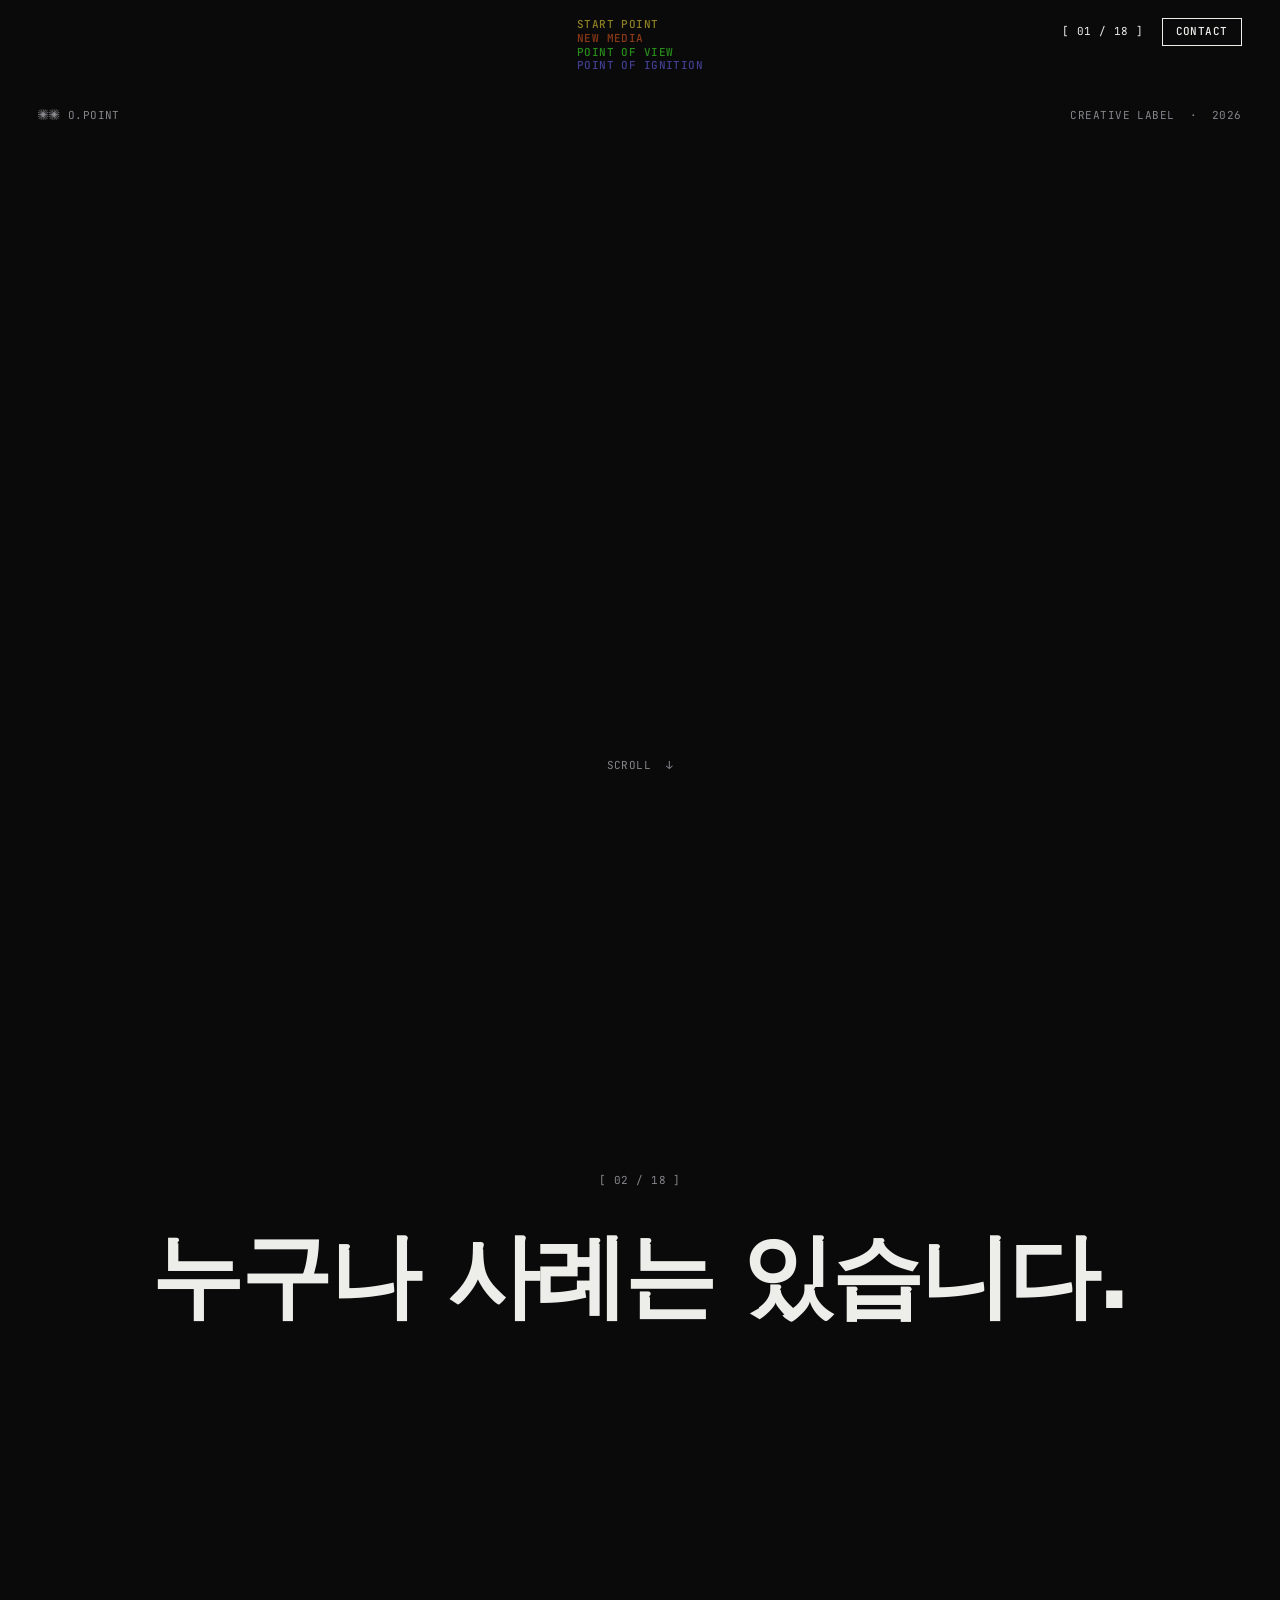
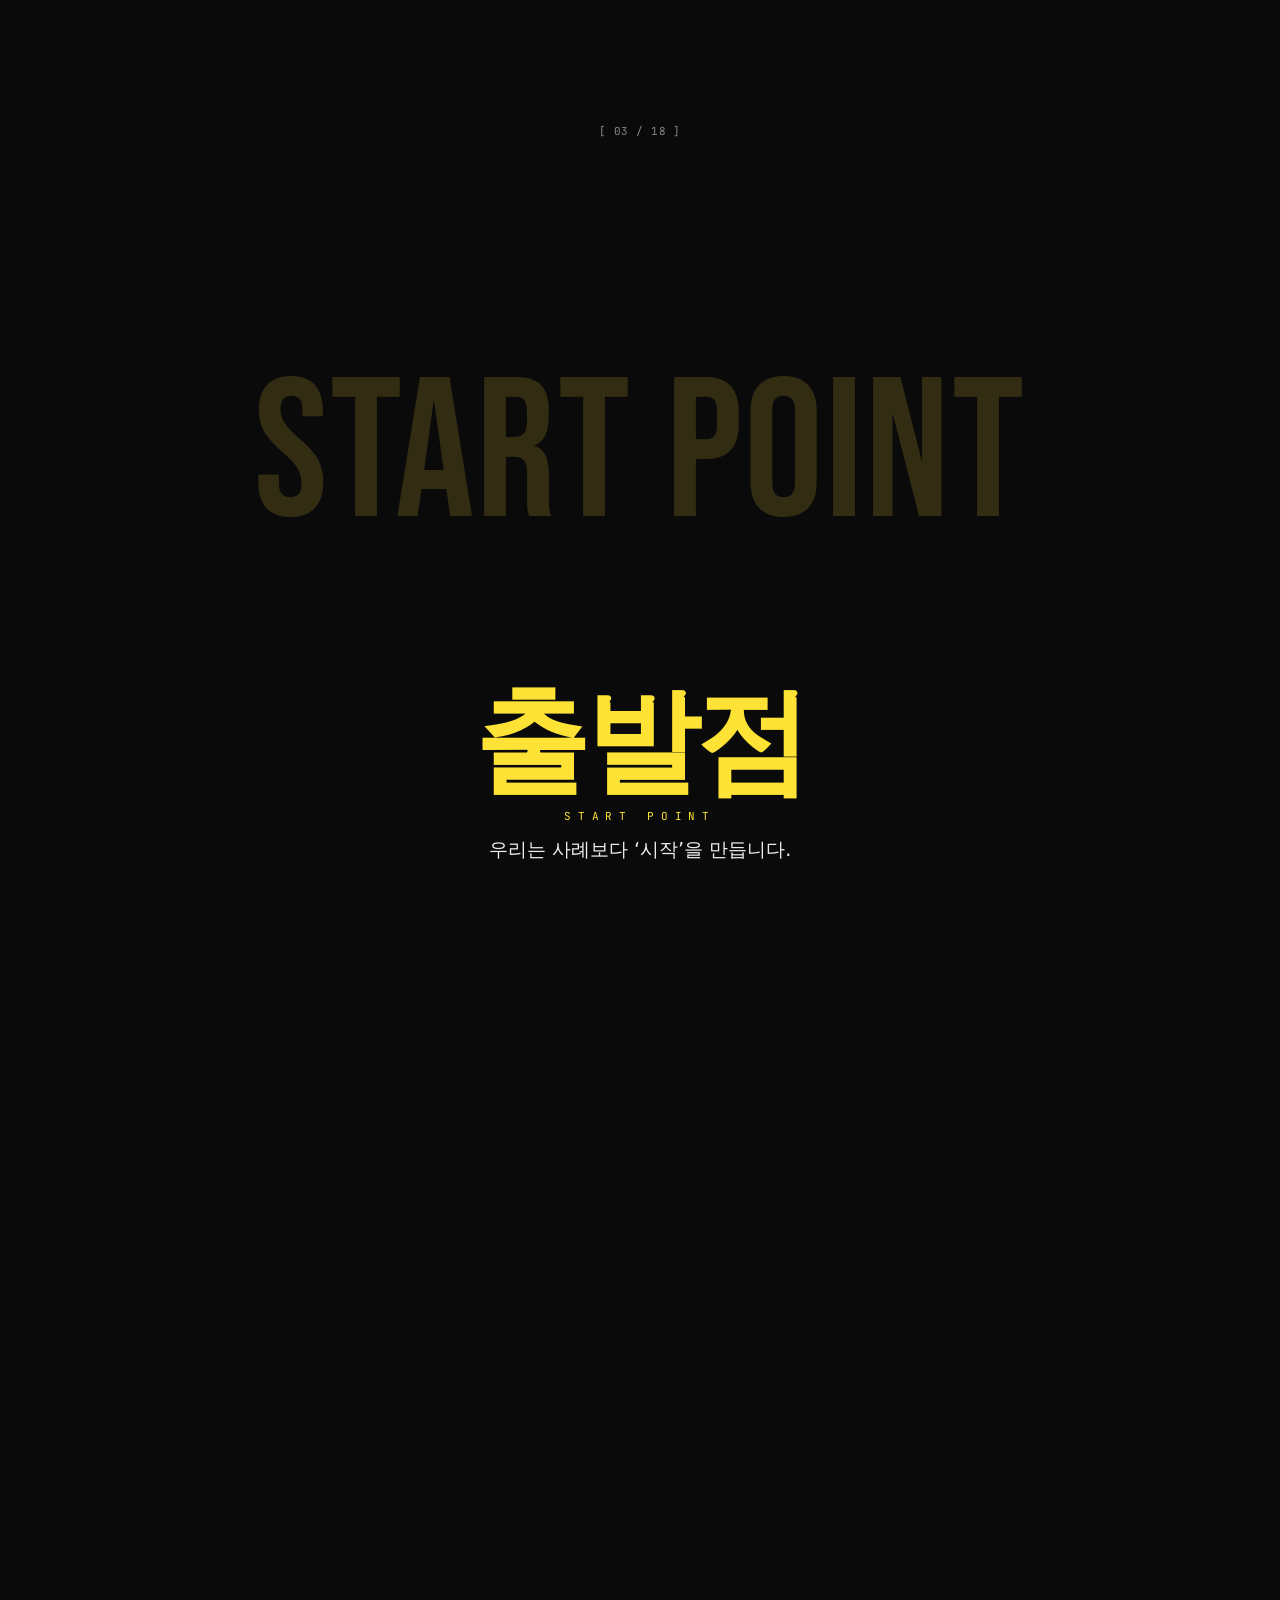
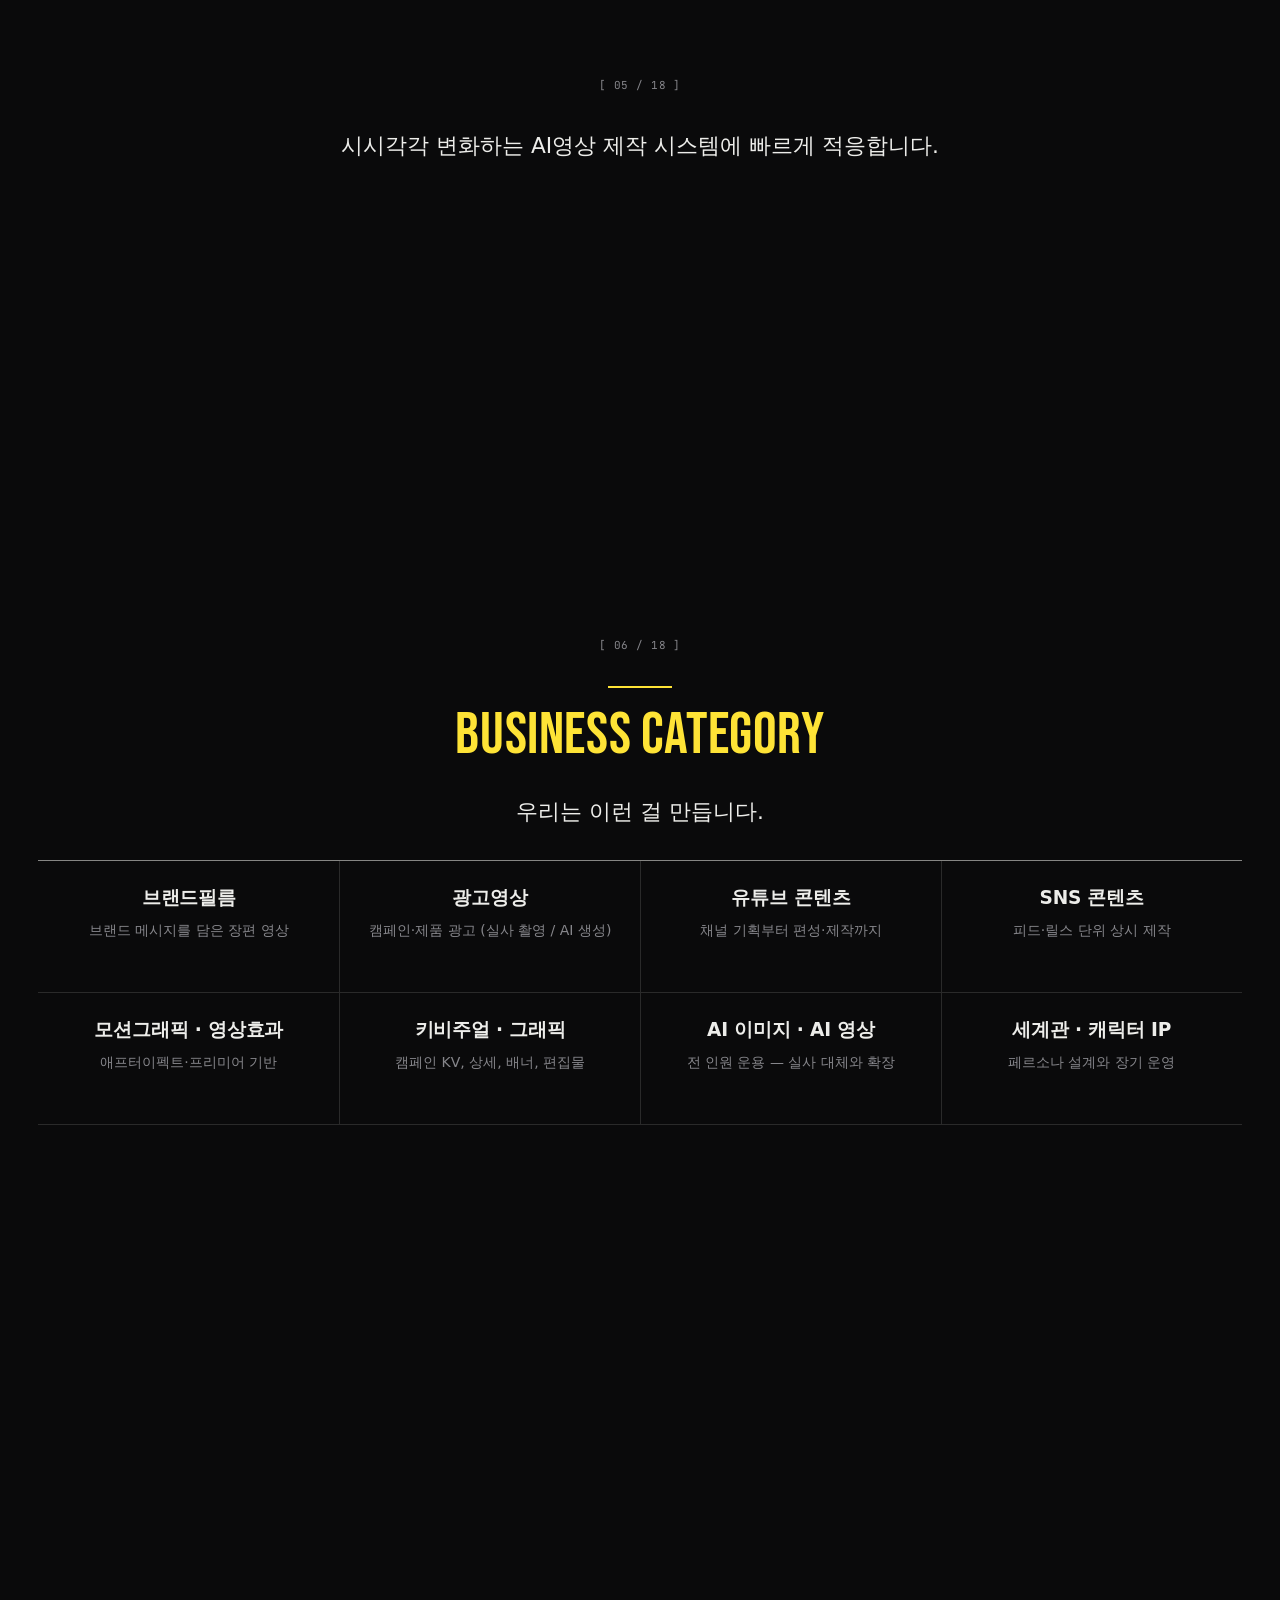
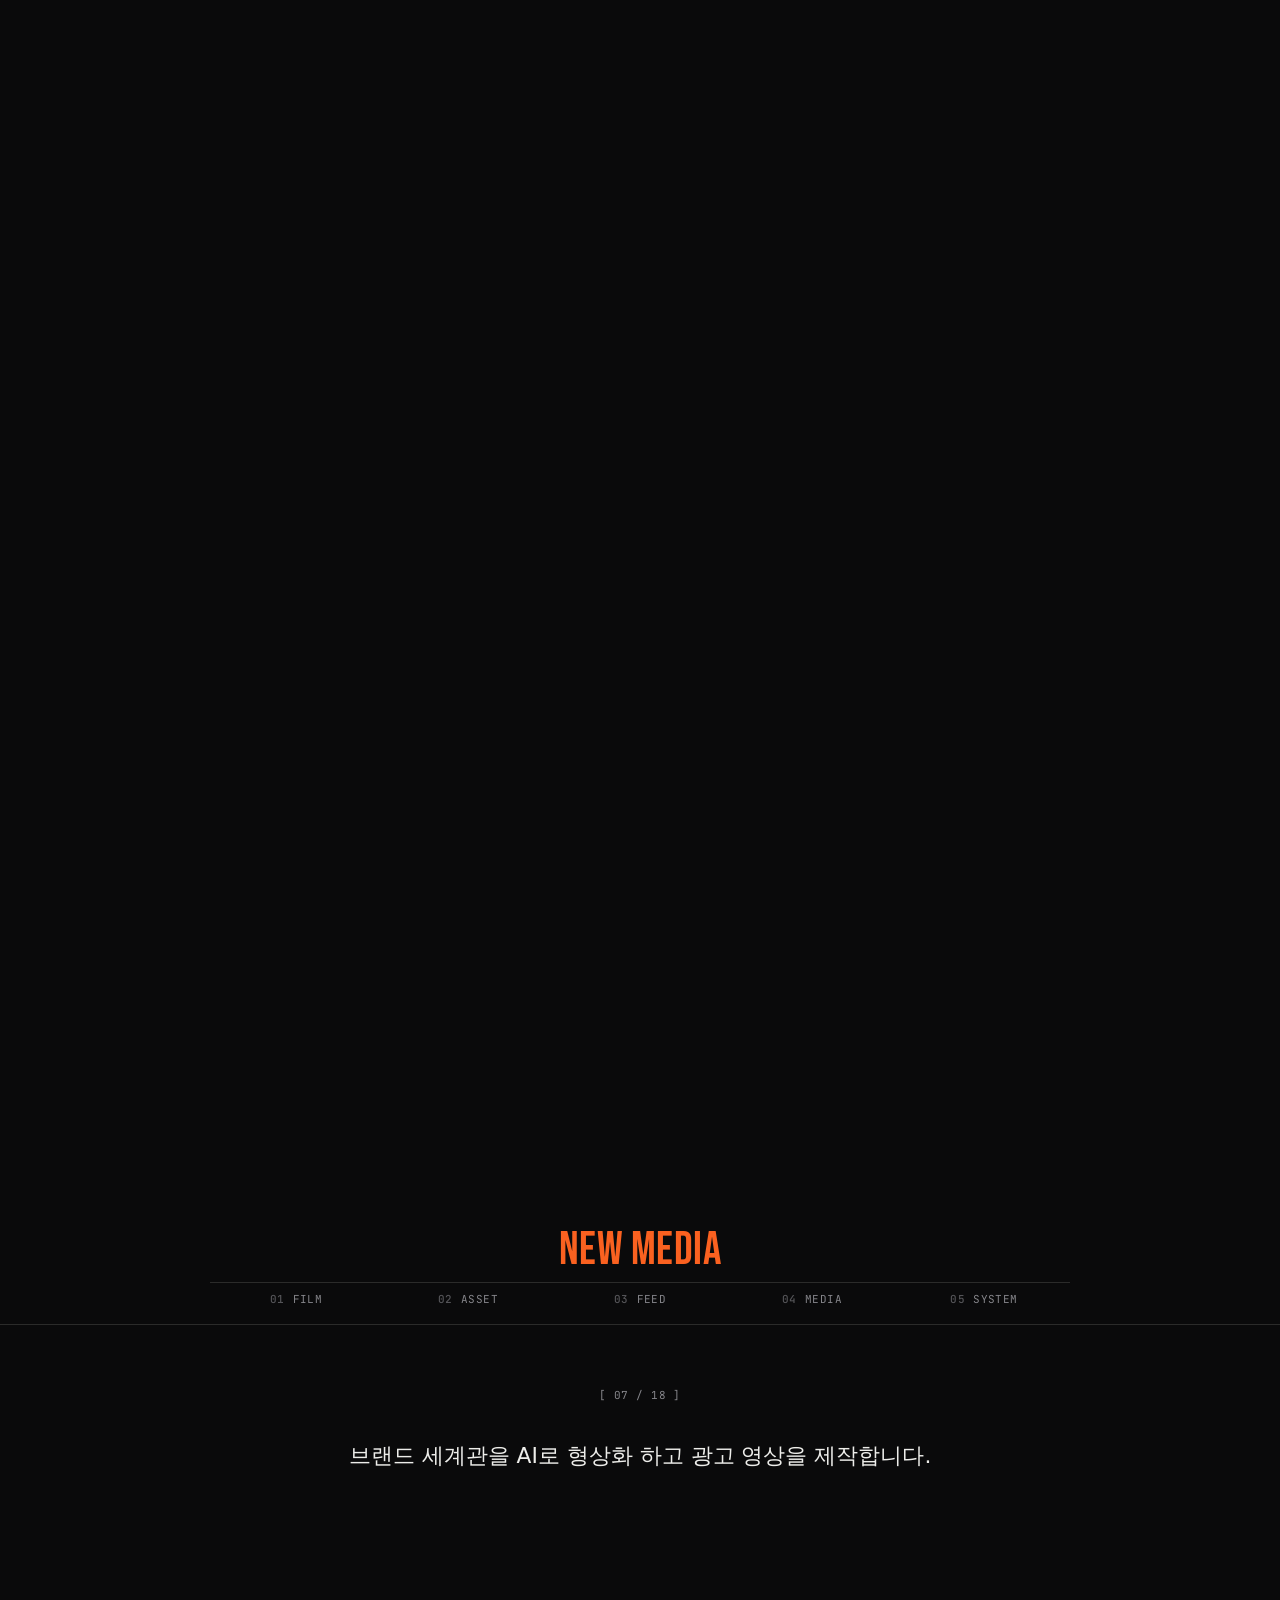
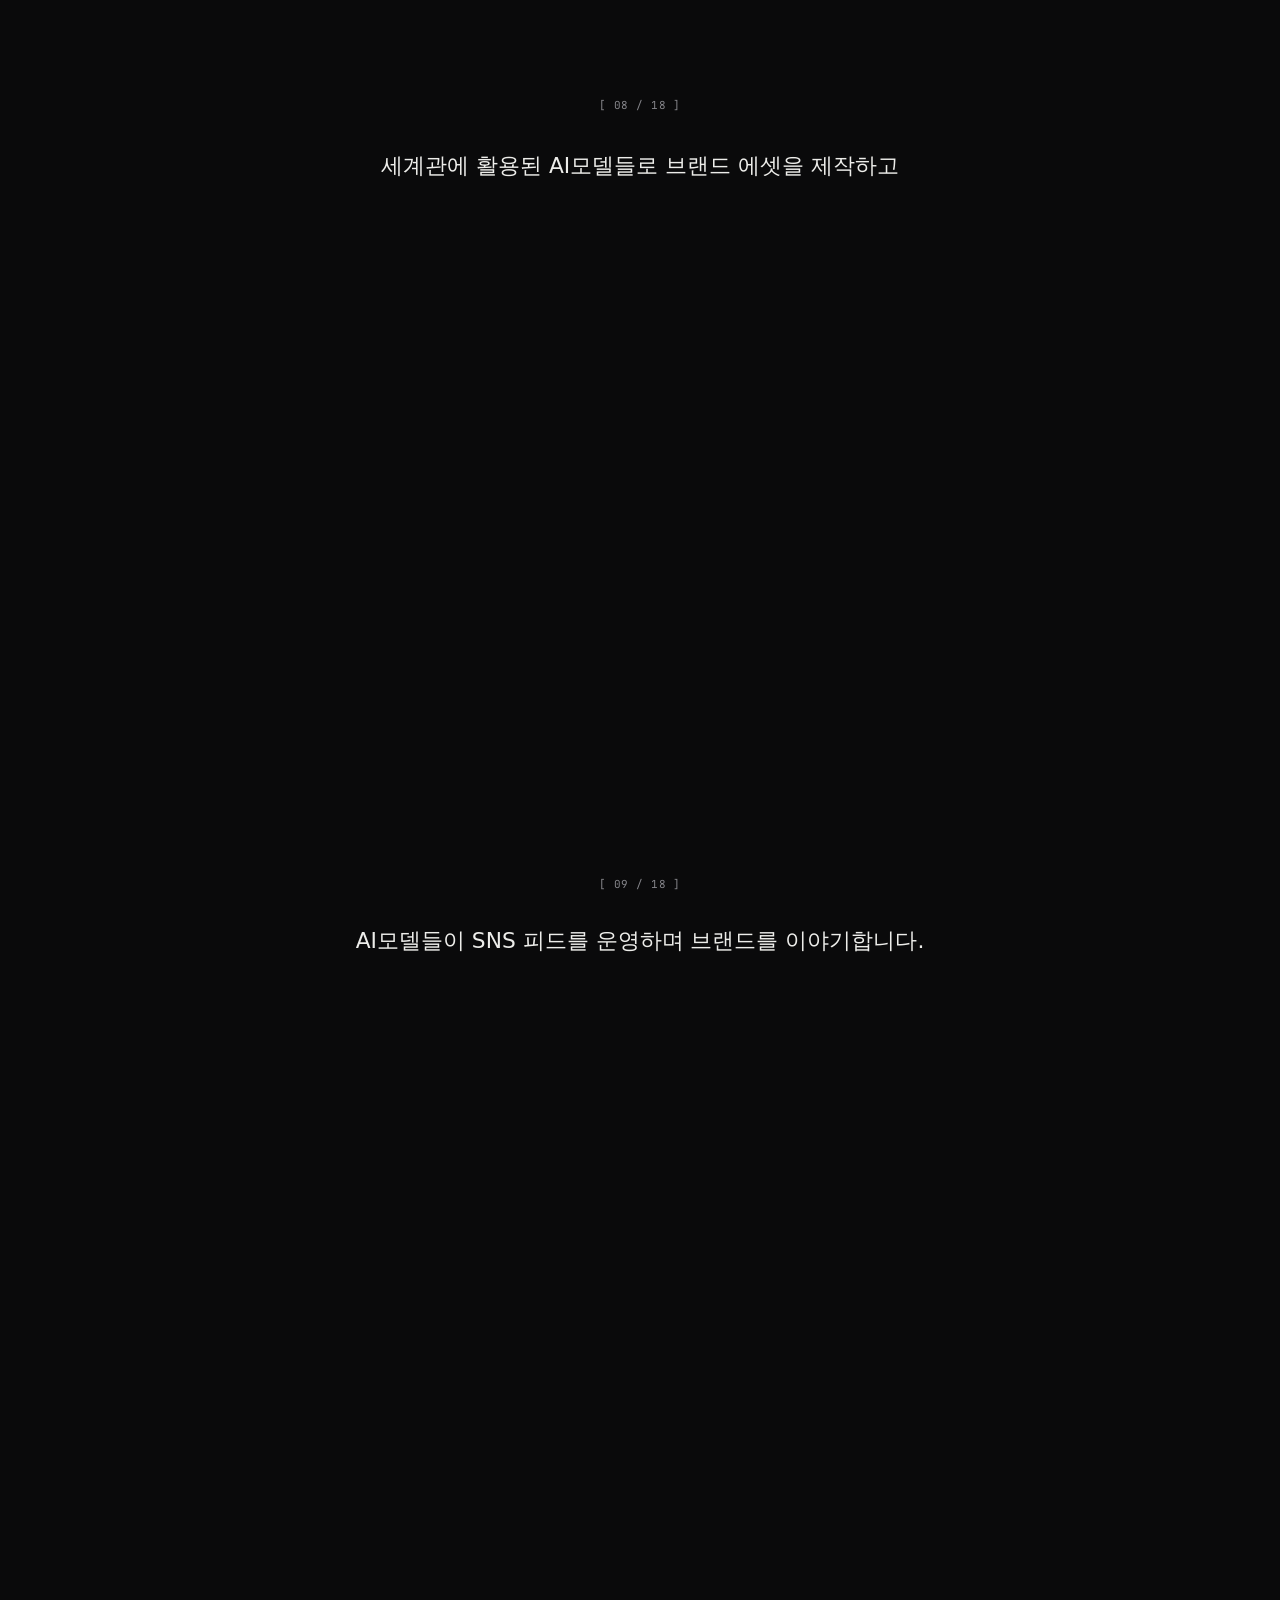
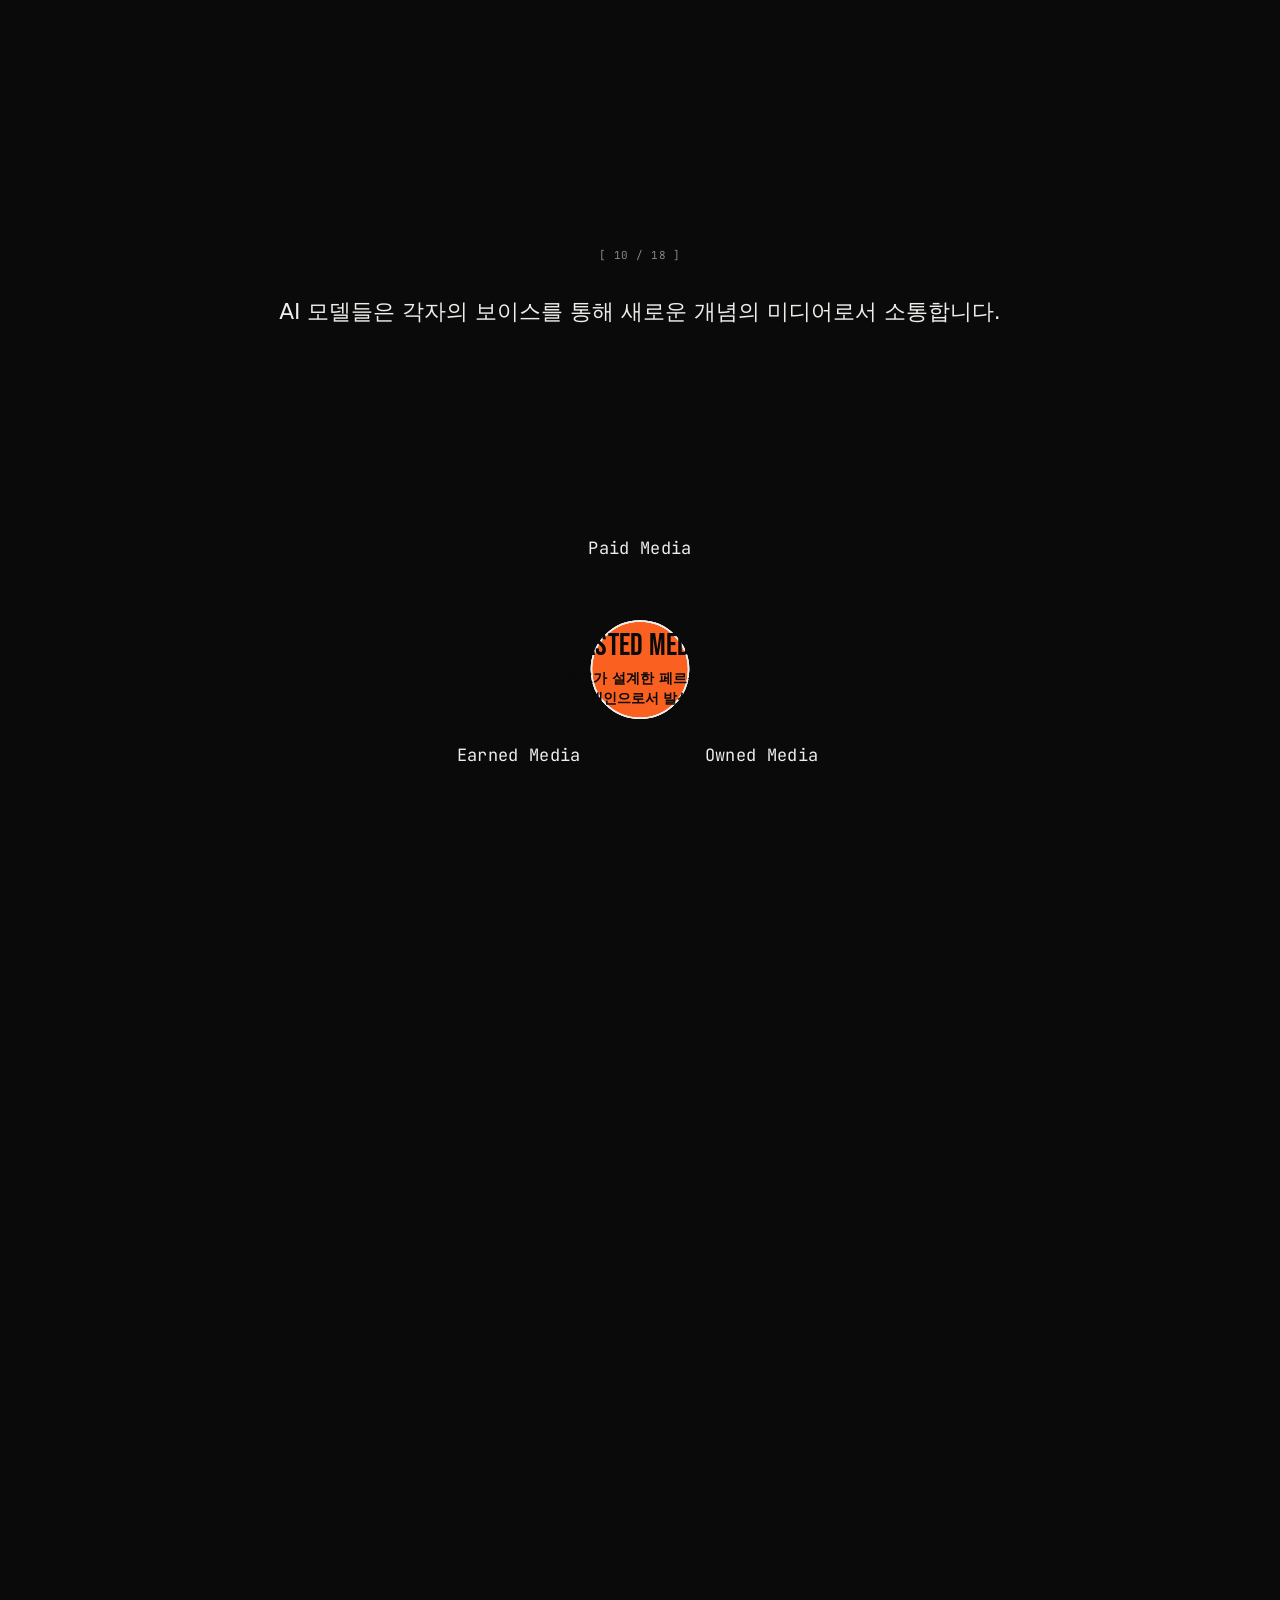
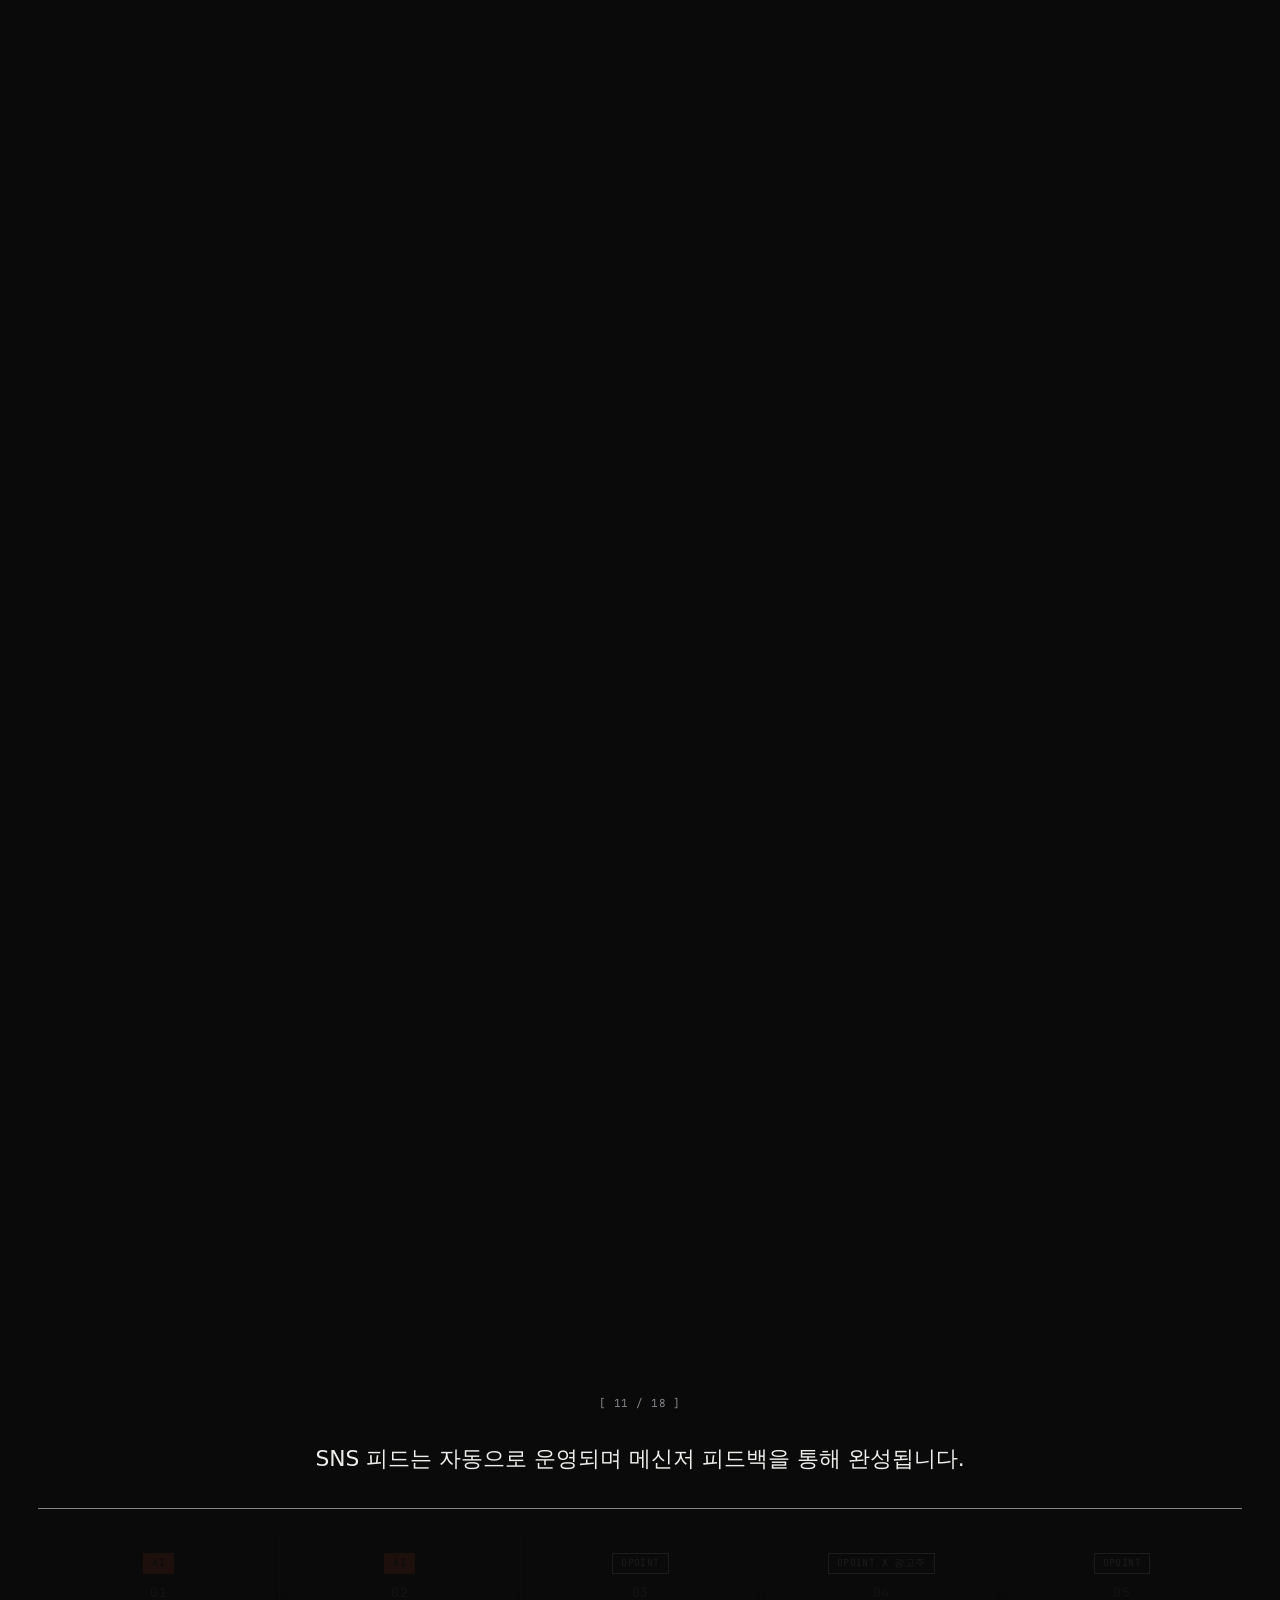
==== index.html @ 88b7fd2c "Add Naver Search Advisor verification Co-Authored-By: Claude Fable 5.1 <noreply@anthropic.com> Claud" ====
<!doctype html>
<html lang="ko">
<head>
<meta charset="utf-8">
<meta name="viewport" content="width=device-width, initial-scale=1">
  <meta name="google-site-verification" content="1rDtUnOeZSVayC2DQPHhj3IymUkS7NxMRlfUJOwWlMY" />
  <meta name="naver-site-verification" content="8bdf9f158f4628fa35a52d4fdce01f4c95a45bca" />
<title>O.POINT Creative Label</title>
<meta name="description" content="O.POINT — CREATIVE LABEL · 2026">
<!-- 링크 공유 썸네일(OG) -->
<meta property="og:type" content="website">
<meta property="og:site_name" content="O.POINT">
<meta property="og:title" content="O.POINT — Creative Label">
<meta property="og:description" content="AI FILM · NEW MEDIA · CHARACTER IP — 우리는 사례보다 ‘시작’을 만듭니다.">
<meta property="og:url" content="https://opoint.ai/">
<meta property="og:image" content="https://opoint.ai/assets/og.jpg?v=20260928">
<meta property="og:image:width" content="1200">
<meta property="og:image:height" content="630">
<meta property="og:locale" content="ko_KR">
<meta name="twitter:card" content="summary_large_image">
<meta name="twitter:title" content="O.POINT — Creative Label">
<meta name="twitter:description" content="AI FILM · NEW MEDIA · CHARACTER IP">
<meta name="twitter:image" content="https://opoint.ai/assets/og.jpg?v=20260928">
<link rel="icon" href="assets/favicon.svg" type="image/svg+xml">
<link rel="canonical" href="https://opoint.ai/">
<link rel="preconnect" href="https://fonts.googleapis.com">
<link rel="preconnect" href="https://fonts.gstatic.com" crossorigin>
<link rel="stylesheet" href="https://fonts.googleapis.com/css2?family=Bebas+Neue&family=JetBrains+Mono:wght@400;500&display=swap">
<link rel="stylesheet" href="css/style.css?v=20260929e">
<script type="importmap">
{ "imports": {
  "three": "https://cdn.jsdelivr.net/npm/three@0.170.0/build/three.module.js",
  "three/addons/": "https://cdn.jsdelivr.net/npm/three@0.170.0/examples/jsm/"
} }
</script>

</head>
<body>
<canvas id="gl" aria-hidden="true"></canvas>
<div class="progress" aria-hidden="true"><i id="progressBar"></i></div>

<header class="hdr" id="hdr">
  <a class="hdr-mark" href="#s01" data-nav aria-label="O.POINT 처음으로">
    <span class="logo-symbol" data-logo="symbol"></span>
  </a>
  <nav class="hdr-nav mono" aria-label="챕터">
    <a href="#s03" data-nav data-scramble data-ch="sp">START POINT</a>
    <a href="#s07" data-nav data-scramble data-ch="nm">NEW MEDIA</a>
    <a href="#s12" data-nav data-scramble data-ch="pov">POINT OF VIEW</a>
    <a href="#s16" data-nav data-scramble data-ch="ign">POINT OF IGNITION</a>
  </nav>
  <div class="hdr-right">
    <span class="mono counter" id="counter" aria-live="polite">[ 01 / 18 ]</span>
    <a class="pill mono" href="mailto:master@opoint.ai" id="contactPill" data-scramble>CONTACT</a>
  </div>
</header>


<main id="deck">

  <!-- 01 ─ 표지 -->
  <section class="sec hero" id="s01" data-slide="1" data-tone="light">
    <div class="hero-top mono">
      <p><span class="orn">✺✺</span> O.POINT</p>
      <p>CREATIVE LABEL&nbsp;&nbsp;·&nbsp;&nbsp;2026</p>
    </div>
    <div class="hero-stage" aria-hidden="true">
      <img class="gl-fallback" src="assets/deck/image1.webp" alt="">
    </div>
    <h1 class="hero-word" aria-label="O.POINT"><span data-logo="wordmark"></span></h1>
    <p class="mono hero-hint">SCROLL&nbsp;&nbsp;↓</p>
  </section>

  <!-- 02 -->
  <section class="sec statement" id="s02" data-slide="2" data-tone="light">
    <span class="stamp mono">[ 02 / 18 ]</span>
    <p class="statement-text">누구나 사례는 있습니다.</p>
  </section>

  <!-- 03 ─ 챕터: 출발점 -->
  <section class="sec chapter tall" id="s03" data-ch="sp" data-slide="3" data-tone="light">
    <div class="sticky">
      <span class="stamp mono">[ 03 / 18 ]</span>
      <p class="giant" aria-hidden="true">START POINT</p>
      <div class="chapter-copy">
        <h2 class="chapter-ko">출발점</h2>
        <p class="mono tracked">START POINT</p>
        <p class="chapter-sub">우리는 사례보다 ‘시작’을 만듭니다.</p>
      </div>
    </div>
  </section>

  <!-- 04 — OPOINT → VISUAL STUDIO : 영상만 (유튜브 무음 자동재생 · 0922) -->
  <section class="sec s04-film" id="s04" data-ch="sp" data-slide="4" data-tone="light">
    <span class="stamp mono">[ 04 / 18 ]</span>
    <div class="s04-grid">
      <figure class="slot" data-slot="s04_video"></figure>
    </div>
  </section>

  <!-- 05 -->
  <section class="sec" id="s05" data-ch="sp" data-slide="5" data-tone="light">
    <span class="stamp mono">[ 05 / 18 ]</span>
    <p class="lede">시시각각 변화하는 AI영상 제작 시스템에 빠르게 적응합니다.</p>
    <div class="pair">
      <figure class="slot" data-slot="s05_video_a"></figure>
      <figure class="slot" data-slot="s05_video_b"></figure>
    </div>
  </section>

  <!-- 06 ─ BUSINESS CATEGORY -->
  <section class="sec pin" id="s06" data-hold="0.25" data-ch="sp" data-slide="6" data-tone="light">
    <div class="pin-inner">
      <span class="stamp mono">[ 06 / 18 ]</span>
      <h2 class="sec-title">BUSINESS CATEGORY</h2>
      <p class="lede">우리는 이런 걸 만듭니다.</p>
      <ul class="cats">
        <li><strong>브랜드필름</strong><span>브랜드 메시지를 담은 장편 영상</span></li>
        <li><strong>광고영상</strong><span>캠페인·제품 광고 (실사 촬영 / AI 생성)</span></li>
        <li><strong>유튜브 콘텐츠</strong><span>채널 기획부터 편성·제작까지</span></li>
        <li><strong>SNS 콘텐츠</strong><span>피드·릴스 단위 상시 제작</span></li>
        <li><strong>모션그래픽 · 영상효과</strong><span>애프터이펙트·프리미어 기반</span></li>
        <li><strong>키비주얼 · 그래픽</strong><span>캠페인 KV, 상세, 배너, 편집물</span></li>
        <li class="nm"><strong>AI 이미지 · AI 영상</strong><span>전 인원 운용 — 실사 대체와 확장</span></li>
        <li class="nm"><strong>세계관 · 캐릭터 IP</strong><span>페르소나 설계와 장기 운영</span></li>
      </ul>
      <div class="nm-bracket" aria-hidden="true"><span class="mono">NEW MEDIA</span></div>
    </div>
  </section>

  <!-- 07~11 NEW MEDIA — 상단 고정 + 01~05가 아래로 흐른다 -->
  <div class="stack-group" id="groupNM" data-ch="nm">
    <div class="group-sticky">
      <p class="group-title" aria-hidden="true">NEW MEDIA</p>
      <ol class="group-steps mono" aria-label="NEW MEDIA 흐름">
        <li data-for="s07"><a href="#s07" data-nav><b>01</b>FILM</a></li>
        <li data-for="s08"><a href="#s08" data-nav><b>02</b>ASSET</a></li>
        <li data-for="s09"><a href="#s09" data-nav><b>03</b>FEED</a></li>
        <li data-for="s10"><a href="#s10" data-nav><b>04</b>MEDIA</a></li>
        <li data-for="s11"><a href="#s11" data-nav><b>05</b>SYSTEM</a></li>
      </ol>
    </div>
  <!-- 07 ─ NEW MEDIA -->
  <section class="sec" id="s07" data-ch="nm" data-slide="7" data-tone="light">
    <span class="stamp mono">[ 07 / 18 ]</span>
    <h2 class="sec-title">NEW MEDIA</h2>
    <p class="lede">브랜드 세계관을 AI로 형상화 하고 광고 영상을 제작합니다.</p>
    <figure class="slot wide" data-slot="s07_film"></figure>
  </section>

  <!-- 08 -->
  <section class="sec" id="s08" data-ch="nm" data-slide="8" data-tone="light">
    <span class="stamp mono">[ 08 / 18 ]</span>
    <h2 class="sec-title">NEW MEDIA</h2>
    <p class="lede">세계관에 활용된 AI모델들로 브랜드 에셋을 제작하고</p>
    <div class="s08-grid">
      <div class="gallery" id="gallery08"></div>
    </div>
    <div class="personas" id="personas08"></div>
  </section>

  <!-- 09 -->
  <section class="sec pin pin-f" id="s09" data-hold="0.25" data-ch="nm" data-slide="9" data-tone="light">
    <div class="pin-inner">
      <span class="stamp mono">[ 09 / 18 ]</span>
      <h2 class="sec-title">NEW MEDIA</h2>
      <p class="lede">AI모델들이 SNS 피드를 운영하며 브랜드를 이야기합니다.</p>
      <div class="feeds" id="feeds09"></div>
    </div>
  </section>

  <!-- 10 -->
  <section class="sec pin pin-l" id="s10" data-hold="0.2" data-ch="nm" data-slide="10" data-tone="light">
    <div class="pin-inner">
      <span class="stamp mono">[ 10 / 18 ]</span>
      <h2 class="sec-title">NEW MEDIA</h2>
      <p class="lede">AI 모델들은 각자의 보이스를 통해 새로운 개념의 미디어로서 소통합니다.</p>
      <div class="media-map" id="map10">
        <svg class="venn" viewBox="-60 -40 560 510" role="img" aria-label="Paid Media, Earned Media, Owned Media — 세 원이 겹치는 가운데가 Casted Media">
          <defs>
            <clipPath id="vennClipA"><circle class="cA" cx="220" cy="215" r="40"/></clipPath>
            <clipPath id="vennClipB"><circle class="cB" cx="220" cy="215" r="40"/></clipPath>
          </defs>
          <g class="overlap" clip-path="url(#vennClipA)"><g clip-path="url(#vennClipB)"><circle class="cC" cx="220" cy="215" r="40"/></g></g>
          <circle class="ring cA" cx="220" cy="215" r="40"/>
          <circle class="ring cB" cx="220" cy="215" r="40"/>
          <circle class="ring cC" cx="220" cy="215" r="40"/>
          <text class="tA" x="220" y="120">Paid Media</text>
          <text class="tB" x="120" y="290">Earned Media</text>
          <text class="tC" x="320" y="290">Owned Media</text>
        </svg>
        <div class="casted">
          <p class="casted-title">Casted Media</p>
          <p class="casted-body">브랜드가 설계한 페르소나가<br>개인으로서 발신</p>
        </div>
      </div>
    </div>
  </section>

  <!-- 11 -->
  <section class="sec pin pin-xl" id="s11" data-ch="nm" data-slide="11" data-tone="light">
    <div class="pin-inner">
    <span class="stamp mono">[ 11 / 18 ]</span>
    <h2 class="sec-title">NEW MEDIA</h2>
    <p class="lede">SNS 피드는 자동으로 운영되며 메신저 피드백을 통해 완성됩니다.</p>
    <ol class="flow">
      <li><span class="who ai mono">AI</span><span class="no mono">01</span><strong>페르소나 AI 설계</strong><span class="d">톤·세계관·행동양식을<br>AI에 학습시켜 고정</span></li>
      <li><span class="who ai mono">AI</span><span class="no mono">02</span><strong>AI 자율 기획·제작 자동화</strong><span class="d">데일리 콘텐츠를 AI가<br>기획하고 이미지·카피 생성</span></li>
      <li><span class="who mono">OPOINT</span><span class="no mono">03</span><strong>데일리 제작물 검수·컨펌</strong><span class="d">발행 전 검수·승인하는<br>통제 게이트 운영</span></li>
      <li><span class="who mono">OPOINT x 광고주</span><span class="no mono">04</span><strong>피드백 반영·콘텐츠 최종화</strong><span class="d">수정사항을 메신저로<br>AI에 전달 → 반영 후 재보고</span></li>
      <li><span class="who mono">OPOINT</span><span class="no mono">05</span><strong>계정별 콘텐츠 자동 발행</strong><span class="d">승인된 콘텐츠만<br>각 페르소나 인스타에 발행</span></li>
    </ol>
    <div class="loop">
      <div class="loop-steps">
        <div><strong>키워드 정의</strong><span>페르소나별 대표<br>활동 키워드 설정</span></div>
        <div><strong>유저 게시물 분석</strong><span>대표 키워드로 유저가<br>올린 게시물 수집·분석</span></div>
      </div>
      <span class="loop-arrow" aria-hidden="true">›</span>
      <p class="loop-out">분석한 Young Target 데이터를 토대로<br>어떤 주제, 포맷, 키워드가 반응 만드는지<br><em>각 페르소나 미디어 계정에 반영<br>타깃 최적화 및 콘텐츠 운영 체계 고도화</em></p>
    </div>
    </div>
  </section>
  </div>

  <!-- 12 ─ 챕터: 관점 -->
  <section class="sec chapter tall xtall" id="s12" data-ch="pov" data-slide="12" data-tone="dark">
    <div class="sticky">
      <span class="stamp mono">[ 12 / 18 ]</span>
      <p class="giant" aria-hidden="true">POINT OF VIEW</p>
      <div class="chapter-copy">
        <h2 class="chapter-ko">관점</h2>
        <p class="mono tracked">POINT OF VIEW</p>
        <p class="chapter-sub">세계를 다르게 바라보는 고유한 시선</p>
      </div>
    </div>
  </section>

  <!-- 13~15 OPOINT IP — 상단 고정 + 01~03이 아래로 흐른다 -->
  <div class="stack-group dark" id="groupIP" data-ch="pov">
    <div class="group-sticky">
      <p class="group-title" aria-hidden="true">OPOINT IP</p>
      <ol class="group-steps mono" aria-label="OPOINT IP 흐름">
        <li data-for="s13"><a href="#s13" data-nav><b>01</b>EXPERIMENT</a></li>
        <li data-for="s14"><a href="#s14" data-nav><b>02</b>CHANNEL</a></li>
        <li data-for="s15"><a href="#s15" data-nav><b>03</b>POV</a></li>
      </ol>
    </div>
  <!-- 13 ─ OPOINT IP -->
  <section class="sec" id="s13" data-ch="pov" data-slide="13" data-tone="dark">
    <span class="stamp mono">[ 13 / 18 ]</span>
    <h2 class="sec-title">OPOINT IP</h2>
    <p class="lede">우리는 ‘시작’을 먼저 ‘실험’합니다.</p>
    <figure class="slot wide" data-slot="s13_video"></figure>
  </section>

  <!-- 14 -->
  <section class="sec" id="s14" data-ch="pov" data-slide="14" data-tone="dark">
    <span class="stamp mono">[ 14 / 18 ]</span>
    <h2 class="sec-title">OPOINT IP</h2>
    <p class="lede">최초의 AI 관측형 세계관 채널</p>
    <figure class="slot wide" data-slot="s14_trailer"></figure>
    <div class="s14-actions">
    <button class="film-play mono" type="button" data-film="trailer"><span class="tri" aria-hidden="true"></span>PLAY TRAILER<span class="dim" data-len></span></button>
    </div>
  </section>

  <!-- 15 -->
  <section class="sec" id="s15" data-ch="pov" data-slide="15" data-tone="dark">
    <span class="stamp mono">[ 15 / 18 ]</span>
    <h2 class="sec-title">OPOINT IP</h2>
    <p class="lede">세계관의 다중 POV 캐릭터들은 서로 같은 공간을 공유하고<br>매주 유저들과 관계형성을 합니다.</p>
    <figure class="slot wide" data-slot="s15_doc"></figure>
  </section>
  </div>

  <!-- 16 ─ 챕터: 가능성 -->
  <section class="sec chapter tall xtall" id="s16" data-ch="ign" data-slide="16" data-tone="light">
    <div class="sticky">
      <span class="stamp mono">[ 16 / 18 ]</span>
      <p class="giant" aria-hidden="true">POINT OF IGNITION</p>
      <div class="chapter-copy">
        <h2 class="chapter-ko">가능성</h2>
        <p class="mono tracked">POINT OF IGNITION</p>
        <p class="chapter-sub">확산의 기초는 기본의 충실함</p>
      </div>
    </div>
  </section>

  <!-- 17 ─ YOUTUBE (0917 상은님 요청: '유튜브 포폴' → 'YOUTUBE') -->
  <section class="sec" id="s17" data-ch="ign" data-slide="17" data-tone="light">
    <span class="stamp mono">[ 17 / 18 ]</span>
    <h2 class="sec-title">YOUTUBE</h2>
    <div class="clients mono" id="clients17" aria-label="클라이언트"></div>
    <div class="works yt" id="works17"></div>
  </section>

  <!-- 18 ─ VISUAL (0917 상은님 요청: '이미지&영상 포폴(브랜드명)' → 'VISUAL') -->
  <section class="sec" id="s18" data-ch="ign" data-slide="18" data-tone="light">
    <span class="stamp mono">[ 18 / 18 ]</span>
    <h2 class="sec-title">VISUAL</h2>
    <div class="filters mono" id="filter18" role="tablist">
      <button type="button" data-f="all" class="on">ALL</button>
      <button type="button" data-f="video">VIDEO</button>
      <button type="button" data-f="image">IMAGE</button>
    </div>
    <div id="works18"></div>
  </section>

  <!-- CONTACT — 푸터(컨택포인트) 0928 -->
  <footer class="sec foot" id="contact" data-slide="18" data-tone="dark">
    <p class="foot-word" aria-label="O.POINT"><a href="#s01" data-nav aria-label="O.POINT 처음으로"><span data-logo="wordmark"></span></a></p>
    <div class="foot-grid">
      <div class="foot-left">
        <div class="foot-person">
          <p class="mono foot-label">CEO</p>
          <p class="foot-name">이영준 대표&nbsp;&nbsp;<span class="mono dim">LEE YOUNG-JUN</span></p>
          <p class="mono" id="contactInfo"><a href="mailto:master@opoint.ai">master@opoint.ai</a></p>
        </div>
        <dl class="foot-company">
          <div><dt>회사명</dt><dd>오포인트</dd></div>
          <div><dt>주소</dt><dd>서울시 마포구 포은로2가길 57, 4F</dd></div>
          <div><dt>사업자등록번호</dt><dd class="mono">334-87-04083</dd></div>
        </dl>
      </div>
      <div class="foot-right">
        <div class="foot-actions">
          <a class="pill mono foot-download" href="assets/doc/OPOINT_Company_Brief.pdf" download="[OPOINT]오포인트_회사소개서.pdf">DOWNLOAD THE COMPANY BRIEF&nbsp;&nbsp;↓</a>
          <a class="mono foot-mail" href="mailto:master@opoint.ai" data-scramble>MAIL&nbsp;&nbsp;↗</a>
        </div>
      </div>
    </div>
    <div class="foot-row mono dim">
      <p>© 2026 O.POINT&nbsp;&nbsp;·&nbsp;&nbsp;CREATIVE LABEL</p>
      <a href="#s01" data-nav>BACK TO START&nbsp;&nbsp;↑</a>
    </div>
  </footer>
</main>

<dialog class="work-box" id="workBox" aria-labelledby="workTitle" data-lenis-prevent>
  <div class="work-inner">
    <div class="work-top mono"><span id="workMeta"></span><button type="button" id="workClose">CLOSE ✕</button></div>
    <h3 id="workTitle"></h3>
    <div class="work-copy" id="workCopy"></div>
    <div class="work-gallery" id="workGallery"></div>
  </div>
</dialog>

<dialog class="film-box" id="filmBox" aria-label="브랜드 필름" data-lenis-prevent>
  <div class="film-inner">
    <div class="film-top mono"><span id="filmTitle"></span><button type="button" id="filmClose">CLOSE ✕</button></div>
    <video id="filmVideo" controls playsinline preload="none"></video>
  </div>
</dialog>

<script src="js/portfolio-data.js?v=20260929e"></script>
<script src="js/overrides.js?v=20260929e"></script>
<script src="js/content.js?v=20260929e"></script>
<script src="https://cdn.jsdelivr.net/npm/lenis@1.1.13/dist/lenis.min.js"></script>
<script type="module" src="js/main.js?v=20260929e"></script>
</body>
</html>
---- css/style.css ----
/* O.POINT — Quintin Lodge 룩(회색 지면·모노 라벨·인덱스) × Trionn 3D
   단일 비주얼 월드: 라이트/다크는 OS 테마가 아니라 '소개서 챕터'가 결정한다. */

@font-face { font-family: "Pretendard"; src: url("../assets/fonts/Pretendard-Regular.woff2") format("woff2"); font-weight: 400; font-display: swap; }
@font-face { font-family: "Pretendard"; src: url("../assets/fonts/Pretendard-Medium.woff2") format("woff2"); font-weight: 500; font-display: swap; }
@font-face { font-family: "Pretendard"; src: url("../assets/fonts/Pretendard-SemiBold.woff2") format("woff2"); font-weight: 600; font-display: swap; }

/* 2026-09-15 상은님: 전체 무드 미니멀 블랙 · 오포인트 로고 화이트 */
:root {
  --ground: #0a0a0b;        /* 미니멀 블랙 지면 */
  --ground-dark: #000000;   /* 관점·OPOINT IP 챕터 — 한 단계 더 깊은 검정 */
  --ink: #ededea;
  --ink-2: #86868b;
  --logo: #ffffff;          /* 로고는 순백 */
  --tone: #161618;          /* 톤온톤 자이언트 타이포 */
  --line: rgba(237, 237, 234, 0.14);
  --rule: rgba(237, 237, 234, 0.55);
  --paper: #121214;         /* 슬롯 면 */
  --chip: #26262a;          /* 소개서의 회색 '영상' 탭 */
  --hover: rgba(237, 237, 234, 0.05);
  --accent: #5c5ff5;        /* 소개서 NEW MEDIA 인디고 — 해당 칸에만 */

  --f-ko: "Pretendard", "Apple SD Gothic Neo", "Malgun Gothic", system-ui, sans-serif;
  --f-disp: "Bebas Neue", "Arial Narrow", "Helvetica Neue", sans-serif;
  --f-mono: "JetBrains Mono", ui-monospace, "Consolas", monospace;

  --gutter: clamp(16px, 3vw, 44px);
  --hdr-h: 64px;
  color-scheme: dark;
}

[data-tone="dark"] {
  --tone: #101012;
  --paper: #0e0e10;
}

* { box-sizing: border-box; }
html { background: var(--ground); -webkit-text-size-adjust: 100%; }
body {
  margin: 0;
  background: var(--ground);
  color: var(--ink);
  font-family: var(--f-ko);
  font-size: 16px;
  line-height: 1.6;
  word-break: keep-all;
  transition: background-color 0.7s cubic-bezier(0.2, 0.7, 0.2, 1);
  overflow-x: hidden;
}
body.is-dark { background: var(--ground-dark); }
img { max-width: 100%; display: block; }
[hidden] { display: none !important; }
a { color: inherit; text-decoration: none; }
:focus-visible { outline: 2px solid var(--accent); outline-offset: 3px; }
h1, h2, p, ol, ul, figure { margin: 0; padding: 0; }
ol, ul { list-style: none; }

.mono {
  font-family: var(--f-mono);
  font-size: 11px;
  line-height: 1.45;
  letter-spacing: 0.04em;
  text-transform: uppercase;
}
.dim { color: var(--ink-2); }

/* ───────── 3D 캔버스 ───────── */
/* 캔버스는 본문 위(z 2) — 로고가 자이언트 타이포 '앞'에 떠 있게. 클릭은 통과 */
#gl { position: fixed; inset: 0; width: 100vw; height: 100vh; z-index: 2; pointer-events: none; }
main, .hdr { position: relative; z-index: 1; }

/* ───────── 헤더 (Quintin) ───────── */
.hdr {
  position: fixed; top: 0; left: 0; right: 0; z-index: 10;
  height: var(--hdr-h);
  display: grid; grid-template-columns: 1fr auto 1fr; align-items: start; gap: 16px;
  padding: 18px var(--gutter) 0;
  color: var(--ink);
  mix-blend-mode: normal;
}
.hdr[data-tone="dark"] { color: #e9e9e6; }
.hdr-mark { display: flex; align-items: center; gap: 12px; }
.logo-symbol { width: 30px; display: block; color: var(--logo); }
.logo-symbol svg, [data-logo] svg { display: block; width: 100%; height: auto; fill: currentColor; }
.hdr-nav { display: grid; justify-items: start; line-height: 1.25; font-weight: 500; }
.hdr-nav a { opacity: 0.55; transition: opacity 0.25s; }
.hdr-nav a:hover, .hdr-nav a.on { opacity: 1; }
.hdr-right { display: flex; justify-content: flex-end; align-items: center; gap: 18px; }
.counter { font-variant-numeric: tabular-nums; }
.pill { border: 1px solid currentColor; border-radius: 0; padding: 5px 13px; font-weight: 500; }
.pill:hover { background: var(--ink); color: var(--ground); }
.hdr[data-tone="dark"] .pill:hover { background: #e9e9e6; color: #0d0d0e; }

/* ───────── 섹션 공통 ───────── */
.sec {
  position: relative;
  padding-inline: var(--gutter);
  padding-block: clamp(96px, 14vh, 160px);
  display: grid; gap: clamp(20px, 3vw, 36px);
  align-content: start;
}
.stamp { color: var(--ink-2); font-variant-numeric: tabular-nums; }
.sec-title {
  font-family: var(--f-disp);
  font-stretch: 125%;
  font-weight: 800;
  font-size: clamp(30px, 4.6vw, 68px);
  line-height: 0.95;
  letter-spacing: -0.02em;
  text-transform: uppercase;
  padding-top: 18px;
  position: relative;
  text-wrap: balance;
}
.sec-title::before { content: ""; position: absolute; top: 0; left: 0; width: 64px; height: 2px; background: var(--logo); }
.lede { font-size: clamp(17px, 1.7vw, 22px); font-weight: 500; line-height: 1.5; max-width: 34em; text-wrap: balance; }

/* ───────── 01 표지 ───────── */
.hero {
  min-height: 100svh;
  grid-template-rows: auto 1fr auto auto;
  padding-block: calc(var(--hdr-h) + 40px) 28px;
}
.hero-top { display: flex; justify-content: space-between; gap: 16px; color: var(--ink-2); max-width: 520px; }
.orn { letter-spacing: 0; }
.hero-stage { position: relative; min-height: 38vh; display: grid; place-items: center; }
.gl-fallback { width: min(46vw, 360px); filter: invert(1); mix-blend-mode: screen; transition: opacity 0.4s; }
.gl-on .gl-fallback { opacity: 0; }
.hero-word { width: 100%; color: var(--logo); line-height: 0; }
.hero-word [data-logo] { display: block; width: 100%; }
.hero-hint { color: var(--ink-2); justify-self: end; }

/* ───────── 02 ───────── */
.statement { min-height: 80vh; align-content: center; }
.statement-text {
  font-size: clamp(38px, 7.2vw, 120px);
  font-weight: 600;
  line-height: 1.12;
  letter-spacing: -0.035em;
  max-width: 9em;
  text-wrap: balance;
}

/* ───────── 챕터 (03·12·16) ───────── */
.chapter.tall { height: 190vh; padding-block: 0; display: block; }
.chapter.xtall { height: 260vh; }
.sticky {
  position: sticky; top: 0; height: 100vh;
  display: grid; align-content: space-between;
  padding-block: calc(var(--hdr-h) + 40px) clamp(28px, 6vh, 64px);
  overflow: hidden;
}
.giant {
  position: absolute; left: calc(var(--gutter) * -0.2); right: 0; top: 50%;
  transform: translateY(-58%);
  font-family: var(--f-disp); font-stretch: 125%; font-weight: 800;
  font-size: clamp(64px, 15.5vw, 300px);
  line-height: 0.82; letter-spacing: -0.045em;
  color: var(--tone);
  white-space: nowrap;
  pointer-events: none; user-select: none;
  z-index: -1;
}
#s12 .giant, #s16 .giant { font-size: clamp(52px, 11.2vw, 220px); white-space: normal; max-width: 9ch; }
.chapter-copy { display: grid; gap: 10px; max-width: 520px; }
.chapter-ko { font-size: clamp(64px, 9vw, 150px); font-weight: 600; line-height: 1; letter-spacing: -0.04em; }
.tracked { letter-spacing: 0.62em; }
.chapter-sub { font-size: clamp(16px, 1.5vw, 20px); font-weight: 500; }

/* ───────── 원통 갤러리 (교체 자리 · Quintin 방식) ─────────
   이미지는 WebGL 캔버스가 .drum-stage 영역에 그린다. 아래 img 는 WebGL 불가 시 대체. */
.slot { position: relative; width: 100%; max-width: 100%; display: grid; gap: 10px; }
.slot.wide { max-width: 1280px; }
.drum-stage { position: relative; width: 100%; max-width: min(100%, calc(84vh * var(--sar, 1.2))); }
.drum-fallback {
  position: absolute; left: 5%; width: 90%; top: 50%; transform: translateY(-50%);
  aspect-ratio: var(--ratio, 16 / 9); object-fit: cover;
}
.gl-on .drum-fallback { visibility: hidden; }
/* ── 갤러리 공통 ── */
.g-frame { position: relative; overflow: hidden; aspect-ratio: var(--ratio, 16 / 9); background: var(--paper); max-width: 100%; }
.g-media { position: absolute; inset: 0; width: 100%; height: 100%; object-fit: cover; }
.g-cap { display: flex; justify-content: space-between; gap: 12px; color: var(--ink-2); text-transform: none; font-variant-numeric: tabular-nums; }
.card-no { position: absolute; left: 12px; bottom: 10px; color: #8a8a8a; mix-blend-mode: difference; }

/* stack — 각진 카드가 층을 이루다 한 장씩 걷힌다 */
.g-stack .g-frame { overflow: visible; background: transparent; }
.g-stack .card { position: absolute; inset: 0; overflow: hidden; background: var(--paper); outline: 1px solid var(--line); transform-origin: 20% 100%; will-change: transform, opacity; }

/* columns — 두 단이 서로 반대로 흐른다 */
.col-frame { aspect-ratio: calc(var(--ar) * 1) / 1.35; background: transparent; }
.col-track { display: grid; gap: 12px; will-change: transform; }
.col-item { position: relative; aspect-ratio: var(--ratio); overflow: hidden; background: var(--paper); }

/* reveal — 고정된 액자에서 가는 틈이 열리고 다음 장이 밀어 올린다 */
.g-reveal { height: calc(var(--n) * 42vh + 100vh); display: block; }
.rv-sticky { position: sticky; top: calc(var(--hdr-h) + 20px); display: grid; gap: 10px; }
.rv-frame { width: min(100%, calc((100vh - var(--hdr-h) - 110px) * var(--ar))); background: transparent; }
.rv-layer { position: absolute; inset: 0; overflow: hidden; background: var(--paper); will-change: clip-path; }
.rv-layer .g-media { will-change: transform; }
.rv-hud { position: absolute; left: 0; right: 0; bottom: 0; z-index: 50; display: flex; align-items: center; gap: 14px; padding: 12px 16px; color: #8a8a8a; mix-blend-mode: difference; }
.rv-bar { flex: 1; height: 1px; background: rgba(138, 138, 138, 0.35); position: relative; }
.rv-bar b { position: absolute; inset: 0; background: #8a8a8a; transform: scaleX(0); transform-origin: left; }
.g-reveal .g-cap { width: min(100%, calc((100vh - var(--hdr-h) - 110px) * var(--ar))); }

/* rail — 문서 스프레드를 옆으로 넘긴다 */
.slot.g-rail { height: calc(var(--n) * 55vh + 60vh); display: block; margin-inline: calc(var(--gutter) * -1); max-width: none; width: auto; }
.rail-sticky { position: sticky; top: calc(var(--hdr-h) + 20px); overflow: hidden; display: grid; gap: 14px; padding-inline: var(--gutter); }
.rail-track { display: flex; gap: clamp(14px, 2vw, 28px); width: max-content; will-change: transform; }
.rail-item { width: min(68vw, calc((100vh - var(--hdr-h) - 150px) * var(--ar))); display: grid; gap: 8px; }
.rail-no { color: var(--ink-2); font-variant-numeric: tabular-nums; }

.drum-cap { display: flex; justify-content: space-between; gap: 12px; color: var(--ink-2); padding-inline: 5%; text-transform: none; max-width: min(100%, calc(84vh * var(--sar, 1.2))); }

/* 04 */
.s04-grid { display: grid; grid-template-columns: minmax(0, 3fr) minmax(0, 1fr); gap: clamp(20px, 3vw, 48px); align-items: end; }
.s04-side { display: grid; gap: 14px; padding-bottom: 6px; }
.morph {
  font-family: var(--f-disp); font-stretch: 125%; font-weight: 800; text-transform: uppercase;
  font-size: clamp(22px, 2.6vw, 40px); letter-spacing: -0.01em; line-height: 1; min-height: 2.1em;
}
/* 05 */
.pair { display: grid; grid-template-columns: repeat(2, minmax(0, 1fr)); gap: clamp(12px, 4vw, 72px); max-width: 860px; }

/* ───────── 06 BUSINESS CATEGORY ───────── */
.cats { display: grid; grid-template-columns: repeat(4, minmax(0, 1fr)); border-top: 1px solid var(--rule); }
/* 고정 구간(데스크톱) — 8개가 다 보이다가 스크롤하면 NEW MEDIA 두 칸만 남아 빛난다 */
.pin { height: 200vh; padding-block: 0; display: block; }
.pin.pin-l { height: 240vh; }
.pin-inner {
  position: sticky; top: 0; min-height: 100vh;
  display: grid; gap: clamp(18px, 2.6vw, 32px); align-content: center;
  padding-block: calc(var(--hdr-h) + 24px) 40px;
}
.cats li {
  display: grid; gap: 6px; align-content: start;
  padding: 22px 20px 30px 0; border-bottom: 1px solid var(--line);
  min-height: 132px;
  position: relative;
  opacity: calc(0.12 + 0.88 * var(--lit, 1));   /* 0928: 스크롤에 따라 하나씩 밝아진다 */
  transform: translateY(calc((1 - var(--lit, 1)) * 14px));
  transition: opacity 0.7s cubic-bezier(0.2, 0.7, 0.2, 1), transform 0.8s cubic-bezier(0.2, 0.7, 0.2, 1), background-color 0.8s;
}
.cats li + li { padding-left: 20px; border-left: 1px solid var(--line); }
.cats li:nth-child(4n + 1) { padding-left: 0; border-left: 0; }
.cats strong { font-size: clamp(16px, 1.45vw, 20px); font-weight: 600; letter-spacing: -0.01em; }
.cats span { font-size: 14px; color: var(--ink-2); }
.cats .nm::after {
  content: ""; position: absolute; left: 0; right: 0; bottom: -1px; height: 2px;
  background: var(--accent); transform: scaleX(0); transform-origin: left;
  transition: transform 0.9s 0.2s cubic-bezier(0.2, 0.7, 0.2, 1);
}
.is-focus .cats li:not(.nm) { opacity: 0.55; }
.is-focus .cats .nm { background: rgba(92, 95, 245, 0.12); transform: translateY(-10px); opacity: 1; }
.is-focus .cats .nm::after { transform: scaleX(1); }
.is-focus .cats .nm span { color: var(--ink); }
.is-focus .cats .nm strong {
  background: linear-gradient(100deg, #ffffff 35%, #b3b5ff 50%, #ffffff 65%);
  background-size: 300% 100%;
  -webkit-background-clip: text; background-clip: text; color: transparent;
  animation: nm-sheen 2.8s 0.6s ease-in-out infinite;
}
@keyframes nm-sheen { from { background-position: 100% 0; } to { background-position: 0 0; } }
.nm-bracket {
  margin-left: 50%; width: 50%; height: 26px;
  border: 1px solid var(--accent); border-top: 0;
  position: relative; margin-top: -8px;
  transform: scaleY(0); transform-origin: top; opacity: 0;
  transition: transform 0.6s 0.55s cubic-bezier(0.2, 0.7, 0.2, 1), opacity 0.4s 0.55s;
}
.is-focus .nm-bracket { transform: scaleY(1); opacity: 1; }
.nm-bracket span {
  position: absolute; left: 50%; top: 100%; transform: translate(-50%, 8px);
  color: var(--accent); font-weight: 500; font-size: 12px; letter-spacing: 0.2em;
  padding-top: 6px; border-top: 1px solid var(--accent); white-space: nowrap;
}

/* ───────── 08 ───────── */
.s08-grid { display: grid; grid-template-columns: minmax(0, 1.05fr) minmax(0, 2fr); gap: clamp(16px, 3vw, 44px); align-items: center; }
.phone { position: relative; width: min(100%, 420px); aspect-ratio: 604 / 1268; justify-self: center; }
.phone .screen { position: absolute; left: 6.2%; right: 6.2%; top: 2.9%; bottom: 2.9%; border-radius: 9% / 4.3%; overflow: hidden; }
.phone .screen img { width: 100%; height: 100%; object-fit: cover; }
.phone .frame { position: absolute; inset: 0; width: 100%; height: 100%; pointer-events: none; }
.gallery { display: grid; grid-template-columns: repeat(3, minmax(0, 1fr)); gap: clamp(8px, 1vw, 14px); }
.gallery img { width: 100%; aspect-ratio: 4 / 5; object-fit: cover; }

/* ───────── 09 ───────── */
.feeds { display: grid; grid-template-columns: repeat(5, minmax(0, 1fr)); gap: clamp(10px, 1.6vw, 28px); align-items: start; }
.feeds img { width: 100%; }
.feeds img:nth-child(even) { transform: translateY(clamp(16px, 4vw, 60px)); }

/* ───────── 10 ───────── */
.media-map { display: grid; grid-template-columns: minmax(0, 420px) minmax(40px, 1fr) minmax(0, 380px); align-items: center; gap: 0; max-width: 1120px; }
.venn .ring { fill: none; stroke: var(--ink); stroke-width: 1.2; }
.venn .overlap circle { fill: var(--accent); stroke: none; opacity: var(--o, 1); }
.venn .core { fill: #ffffff; opacity: var(--q, 1); }
.venn text { fill: var(--ink); font-family: var(--f-mono); font-size: 13px; letter-spacing: 0.02em; text-anchor: middle; }
.map-link { height: 1px; background: var(--accent); position: relative; transform: scaleX(var(--q, 1)); transform-origin: left; }
.map-link::after { content: ""; position: absolute; right: -1px; top: -4px; border: 4.5px solid transparent; border-left: 7px solid var(--accent); }
.casted { background: var(--accent); color: #fff; padding: clamp(24px, 3vw, 40px); display: grid; gap: 10px;
  opacity: calc(0.35 + 0.65 * var(--q, 1)); transform: translateX(calc((1 - var(--q, 1)) * 24px)); }
.casted-title { font-family: var(--f-disp); font-stretch: 112%; font-weight: 700; font-size: clamp(24px, 2.6vw, 38px); line-height: 1; }

/* ───────── 11 흐름 ───────── */
.flow { display: grid; grid-template-columns: repeat(5, minmax(0, 1fr)); border-top: 1px solid var(--rule); }
.flow li { position: relative; display: grid; gap: 10px; align-content: start; padding: 18px 22px 26px 0; }
.flow li + li { padding-left: 22px; border-left: 1px solid var(--line); }
.flow li:not(:last-child)::after { content: "›"; position: absolute; right: -7px; top: 58px; font-size: 22px; line-height: 1; background: var(--ground); padding: 0 1px; z-index: 1; }
.who { justify-self: start; border: 1px solid var(--ink); border-radius: 0; padding: 2px 8px; font-size: 10px; }
.who.ai { background: var(--accent); border-color: var(--accent); color: #fff; }
.flow .no { font-size: 13px; font-variant-numeric: tabular-nums; color: var(--ink-2); }
.flow strong { font-size: clamp(15px, 1.2vw, 18px); font-weight: 600; line-height: 1.3; letter-spacing: -0.01em; word-break: keep-all; }   /* 0929: 한 줄 */
.flow .d { font-size: 14px; color: var(--ink-2); line-height: 1.55; }
.loop { display: grid; grid-template-columns: auto auto minmax(0, 1fr); gap: clamp(16px, 2.4vw, 36px); align-items: center; border: 1px dashed var(--accent); padding: clamp(18px, 2.4vw, 32px); max-width: 1120px; }
.loop-steps { display: grid; grid-template-columns: repeat(2, auto); gap: 14px; }
.loop-steps div { display: grid; gap: 4px; padding: 14px 18px; border: 1px dashed var(--line); }
.loop-steps strong { font-weight: 600; }
.loop-steps span { font-size: 13px; color: var(--ink-2); line-height: 1.5; }
.loop-arrow { font-size: 28px; line-height: 1; }
.loop-out { font-size: clamp(15px, 1.35vw, 18px); line-height: 1.6; }
.loop-out em { font-style: normal; color: var(--accent); font-weight: 600; }

/* ───────── 17·18 포트폴리오 인덱스 (Quintin) ───────── */
.index { border-top: 1px solid var(--rule); }
.index li > a, .index li > .row {
  display: grid;
  grid-template-columns: 8ch 8ch minmax(0, 1.4fr) minmax(0, 1fr) 7ch 2ch;
  gap: 16px; align-items: center;
  padding: 12px 0; border-bottom: 1px solid var(--line);
  font-family: var(--f-mono); font-size: 11px; letter-spacing: 0.04em; text-transform: uppercase;
  font-variant-numeric: tabular-nums;
  transition: background-color 0.2s, padding 0.25s;
}
.index li > a:hover, .index li.on > .row { background: var(--hover); padding-inline: 10px; }
.index .name { font-family: var(--f-ko); font-size: 15px; font-weight: 600; letter-spacing: -0.01em; text-transform: none; }
.index .tags { display: flex; flex-wrap: wrap; gap: 6px; }
.index .tags i { font-style: normal; border: 1px solid var(--line); border-radius: 0; padding: 1px 8px; font-family: var(--f-ko); font-size: 11px; letter-spacing: 0; text-transform: none; }
.index .sample { color: var(--accent); }
.index .go { text-align: right; }

.feature { display: grid; gap: 12px; max-width: 1280px; }
.feature-bar { display: grid; grid-template-columns: repeat(3, minmax(0, 1fr)); border-block: 1px solid var(--rule); }
.feature-bar span { padding: 10px 16px; }
.feature-bar span + span { border-left: 1px solid var(--line); }
.feature-cards { display: grid; grid-template-columns: repeat(3, minmax(0, 1fr)); gap: 12px; }
.feature-cards div { background: var(--paper); padding: 18px 20px 22px; display: grid; gap: 6px; }
.feature-cards b { font-size: 13px; font-weight: 600; }
.feature-cards p { font-size: 14px; color: var(--ink-2); }

.hover-preview {
  position: fixed; left: 0; top: 0; z-index: 20; width: 240px; aspect-ratio: 4 / 5; object-fit: cover;
  pointer-events: none; transform: translate(-50%, -50%);
}

/* ───────── 푸터 ───────── */
.sec.foot { padding-block: clamp(80px, 12vh, 140px) 28px; gap: clamp(36px, 5vw, 72px); justify-items: stretch; text-align: left; }
.sec.foot > * { max-width: none; }
.foot-word { margin: 0; line-height: 0; color: var(--logo); width: 100%; }
.foot-word a { display: block; color: inherit; }
.foot-word [data-logo] { display: block; width: 100%; }
.foot-grid { display: grid; grid-template-columns: minmax(0, 1fr) auto; gap: clamp(32px, 6vw, 96px); align-items: end; width: 100%; }
.sec.foot .foot-left, .sec.foot .foot-left > * { justify-items: start; text-align: left; margin-inline: 0; }
.foot-left { display: grid; gap: clamp(22px, 2.6vw, 36px); justify-items: start; }
.foot-person, .foot-company { display: grid; gap: 4px; margin: 0; }
.foot-label { color: var(--accent); font-weight: 500; letter-spacing: 0.18em; font-size: 12px; margin: 0; }
.foot-name { font-size: clamp(18px, 1.6vw, 22px); font-weight: 600; margin: 0; }
.foot-person p, .foot-company dd, .foot-company dt { margin: 0; }
.foot-person a { color: var(--ink); text-decoration: none; border-bottom: 1px solid var(--rule); text-transform: none; }
.foot-person a:hover { border-bottom-color: var(--ink); }
.foot-company { display: flex; flex-wrap: wrap; gap: 6px clamp(20px, 2.6vw, 40px); }
.foot-company div { display: flex; align-items: baseline; gap: 10px; font-size: 14px; line-height: 1.8; }
.foot-company dd.mono { font-size: 13px; letter-spacing: 0.06em; }
.foot-company dt { color: var(--ink-2); font-family: var(--f-mono); font-size: 12px; letter-spacing: 0.08em; white-space: nowrap; }
.foot-right { display: grid; gap: 14px; justify-items: end; text-align: right; align-content: end; }
.foot-actions { display: grid; gap: 14px; justify-items: end; }
.foot-download { display: inline-block; padding: 12px 20px; font-size: 13px; letter-spacing: 0.1em; background: var(--ink); color: var(--ground); border-color: var(--ink); text-decoration: none; }
.foot-download:hover { background: transparent; color: var(--ink); }
.foot-mail { font-size: 13px; letter-spacing: 0.14em; color: var(--accent); text-decoration: none; border-bottom: 1px solid var(--accent); }
.foot-mail:hover { color: var(--ink); border-bottom-color: var(--ink); }
.foot-row { display: flex; justify-content: space-between; gap: 16px; flex-wrap: wrap; border-top: 1px solid var(--line); padding-top: 18px; width: 100%; }
.foot-row a { color: inherit; text-decoration: none; }

/* ───────── 반응형 ───────── */
@media (max-width: 900px) {
  .foot-grid { grid-template-columns: minmax(0, 1fr); }
  .foot-right { justify-items: start; text-align: left; }
  .foot-actions { justify-items: start; }
  .foot-company { flex-direction: column; gap: 4px; }
  .hdr { grid-template-columns: 1fr auto; }
  .hdr-nav { display: none; }
  .hdr-label { display: none; }
  .cats, .flow { grid-template-columns: repeat(2, minmax(0, 1fr)); }
  .cats li, .cats li + li, .flow li, .flow li + li { padding-left: 0; border-left: 0; padding-right: 12px; }
  .flow li:not(:last-child)::after { display: none; }
  .nm-bracket, #s06 .nm-bracket { margin-left: 0; width: 100%; }
  .pin, .pin.pin-l { height: auto; padding-block: clamp(96px, 14vh, 160px); }
  .pin-inner { position: relative; min-height: 0; padding-block: 0; }
  .map-link { transform: scaleY(var(--q, 1)); transform-origin: top; }
  .s04-grid, .s08-grid, .media-map, .loop { grid-template-columns: minmax(0, 1fr); }
  .map-link { width: 1px; height: 48px; justify-self: center; }
  .map-link::after { right: -4px; top: auto; bottom: -1px; border: 4.5px solid transparent; border-top: 7px solid var(--accent); }
  .feeds { grid-template-columns: repeat(5, 62vw); overflow-x: auto; scroll-snap-type: x mandatory; padding-bottom: 12px; }
  .feeds img { scroll-snap-align: start; }
  .feeds img:nth-child(even) { transform: none; }
  .gallery { grid-template-columns: repeat(2, minmax(0, 1fr)); }
  .feature-cards, .feature-bar { grid-template-columns: minmax(0, 1fr); }
  .rail-item { width: 82vw; }
  .slot.g-rail { height: auto; }
  .rail-sticky, .stack-group .rail-sticky, .g-yt .rail-sticky { position: relative; top: auto; min-height: 0; }
  .rail-track { overflow-x: auto; width: auto; scroll-snap-type: x proximity; -webkit-overflow-scrolling: touch; padding-bottom: 8px; }
  .rail-item { scroll-snap-align: start; flex: 0 0 auto; }
  .g-reveal { height: calc(var(--n) * 34vh + 80vh); }
  .feature-bar span + span { border-left: 0; border-top: 1px solid var(--line); }
  .index li > a, .index li > .row { grid-template-columns: 7ch minmax(0, 1fr) 2ch; row-gap: 6px; }
  .index .yr, .index .status { display: none; }
  .index .tags { grid-column: 2 / 3; }
  .hover-preview { display: none; }
  .chapter.tall { height: 160vh; }
  .chapter.xtall { height: 220vh; }
}
@media (max-width: 560px) {
  .cats, .flow { grid-template-columns: minmax(0, 1fr); }
  .loop-steps { grid-template-columns: minmax(0, 1fr); }
  .hero-top { flex-direction: column; gap: 2px; }
}

@media (prefers-reduced-motion: reduce) {
  *, *::before, *::after { transition-duration: 0.01ms !important; animation-duration: 0.01ms !important; }
  .chapter.tall, .chapter.xtall, .pin, .pin.pin-l, .g-reveal, .g-rail { height: auto; }
  .rv-sticky, .rail-sticky { position: relative; }
  .rail-track { overflow-x: auto; width: auto; }
  .pin-inner { position: relative; }
  .sticky { position: relative; height: auto; min-height: 90vh; }
}

/* ═════════════ 2026-09-16 스토리 구조 · 포트폴리오 반영 ═════════════ */

/* 진행 바 */
.progress { position: fixed; left: 0; right: 0; top: 0; height: 2px; z-index: 12; pointer-events: none; }
.progress i { display: block; height: 100%; background: var(--logo); transform: scaleX(0); transform-origin: left; }

/* 헤더 챕터 메뉴 — 챕터마다 장 눈금(지금 어느 챕터의 몇 번째 장인지) */
.hdr-nav a { display: flex; align-items: center; gap: 10px; }
.hdr-nav .st-ticks { display: inline-flex; gap: 3px; }
.hdr-nav .st-ticks i { width: 9px; height: 2px; background: currentColor; opacity: 0.25; transition: opacity 0.3s, width 0.3s; }
.hdr-nav .st-ticks i.done { opacity: 0.7; }
.hdr-nav .st-ticks i.on { opacity: 1; width: 20px; }
.hdr-nav a.done { opacity: 0.8; }

/* 장 번호 옆 챕터명 · 챕터 표지 태그 */
.stamp-ch { margin-left: 14px; padding-left: 14px; border-left: 1px solid var(--line); }
.chapter-tag { display: flex; gap: 16px; margin-top: 8px; }
.sticky > .chapter-tag { position: absolute; top: calc(var(--hdr-h) + 64px); left: var(--gutter); }
.chapter .sticky { padding-inline: 0; }

/* NEW MEDIA 흐름 단계 */
.nm-steps { display: flex; flex-wrap: wrap; gap: 0; border-top: 1px solid var(--line); max-width: 760px; }
.nm-steps li { flex: 1 1 0; min-width: 96px; }
.nm-steps a { display: flex; gap: 8px; padding: 9px 12px 9px 0; color: var(--ink-2); position: relative; transition: color 0.25s; }
.nm-steps a::before { content: ""; position: absolute; left: 0; right: 12px; top: -1px; height: 2px; background: transparent; }
.nm-steps b { font-weight: 500; opacity: 0.6; }
.nm-steps .done a { color: var(--ink); }
.nm-steps .done a::before { background: var(--line); background: rgba(237, 237, 234, 0.4); }
.nm-steps .on a { color: #fff; }
.nm-steps .on a::before { background: var(--accent); }
.nm-steps a:hover { color: var(--ink); }

/* 등장 */
.rv { opacity: 0; transform: translateY(28px); transition: opacity 0.9s cubic-bezier(0.2, 0.7, 0.2, 1), transform 1s cubic-bezier(0.2, 0.7, 0.2, 1); }
.rv.in { opacity: 1; transform: none; }
.lede.rv { transition-delay: 0.08s; }
.nm-steps.rv { transition-delay: 0.04s; }

/* 실제 자료 캡션 */
.g-cap.is-real span:first-child { color: var(--ink); }

/* 07 필름 재생 */
.film-play {
  justify-self: start; display: inline-flex; align-items: center; gap: 12px;
  background: none; color: var(--ink); border: 1px solid var(--rule); padding: 10px 18px 10px 14px; cursor: pointer;
  font: inherit; font-family: var(--f-mono); font-size: 11px; letter-spacing: 0.08em;
  transition: background-color 0.25s, color 0.25s;
}
.film-play:hover { background: var(--ink); color: var(--ground); }
.film-play .tri { width: 0; height: 0; border: 6px solid transparent; border-left: 10px solid currentColor; border-right: 0; }
.film-play .dim { margin-left: 4px; }
.film-box { padding: 0; border: 0; background: transparent; max-width: none; max-height: none; width: 100vw; height: 100vh; }
.film-box::backdrop { background: rgba(0, 0, 0, 0.92); }
.film-inner { width: min(92vw, calc((100vh - 120px) * 16 / 9)); margin: 60px auto 0; display: grid; gap: 12px; }
.film-top { display: flex; justify-content: space-between; color: #e9e9e6; }
.film-top button { background: none; border: 0; color: inherit; font: inherit; cursor: pointer; letter-spacing: 0.08em; }
.film-inner video { width: 100%; aspect-ratio: 16 / 9; background: #000; }

/* 08 페르소나 라이프스타일 레일 */
.personas { display: grid; gap: 16px; margin-top: clamp(24px, 4vw, 56px); }
.ps-head { display: flex; justify-content: space-between; border-top: 1px solid var(--rule); padding-top: 10px; }
.ps-rows { display: grid; gap: 10px; }
.ps-row { display: grid; grid-template-columns: 12ch minmax(0, 1fr); gap: 16px; align-items: center; overflow: hidden; }
.ps-name { display: flex; gap: 10px; }
.ps-view { overflow: hidden; min-width: 0; }
.ps-name b { font-weight: 500; color: var(--ink-2); }
.ps-track { display: flex; gap: 8px; width: max-content; animation: ps-flow 70s linear infinite; animation-direction: var(--adir, normal); }
.ps-row[style*="--dir:-1"] .ps-track { animation-direction: reverse; }
.ps-track img { height: clamp(120px, 14vw, 190px); width: auto; aspect-ratio: 4 / 5; object-fit: cover; }
.ps-row:hover .ps-track { animation-play-state: paused; }
@keyframes ps-flow { from { transform: translateX(0); } to { transform: translateX(-50%); } }

/* 09 피드 캡션 */
.feeds figure { display: grid; gap: 10px; }
.feeds figure:nth-child(even) { transform: translateY(clamp(16px, 4vw, 60px)); }
.feeds img:nth-child(even) { transform: none; }

/* 17 피처 */
.feature-head { display: grid; gap: 6px; }
.feature-head h3 { margin: 0; font-size: clamp(24px, 2.6vw, 40px); font-weight: 600; letter-spacing: -0.02em; line-height: 1.15; }
.feature-bar { grid-template-columns: repeat(var(--cols, 3), minmax(0, 1fr)); }
.feature-bar span { display: grid; gap: 2px; text-transform: none; }
.feature-bar b { font-weight: 400; font-size: 10px; }
.feature-cards p { line-height: 1.6; }
.links { display: flex; flex-wrap: wrap; gap: 6px 14px; }
.links a { color: var(--ink); border-bottom: 1px solid var(--line); padding-bottom: 1px; }
.links a:hover { border-color: var(--ink); }
.feature > .slot { padding-top: clamp(28px, 4vw, 56px); }
.feature .g-stack .g-frame { max-width: min(100%, calc(62vh * 16 / 9)); }
.index .row { cursor: pointer; }
.index .name em { font-style: normal; color: var(--ink-2); font-weight: 500; margin-right: 10px; }
.index li.on > .row { background: var(--hover); padding-inline: 10px; }
.index li > .row:hover { background: var(--hover); padding-inline: 10px; }

/* 18 필터 · 펼침 */
.filters { display: flex; gap: 6px; }
.filters button { background: none; border: 1px solid var(--line); color: var(--ink-2); font: inherit; font-family: var(--f-mono); font-size: 11px; letter-spacing: 0.06em; padding: 6px 14px; cursor: pointer; }
.filters button.on { border-color: var(--ink); color: var(--ink); }
.works18 .go { transition: transform 0.3s; }
.works18 li.open .go { transform: rotate(45deg); }
.works18 .detail { display: none; gap: 14px; padding: 16px 0 26px; border-bottom: 1px solid var(--line); }
.works18 li.open .detail { display: grid; animation: dt-in 0.6s cubic-bezier(0.2, 0.7, 0.2, 1); }
@keyframes dt-in { from { opacity: 0; transform: translateY(-8px); } to { opacity: 1; transform: none; } }
.detail-copy { display: grid; gap: 6px; max-width: 60em; font-size: 14px; color: var(--ink-2); }
.detail-copy p:not(.mono):first-of-type { color: var(--ink); }
.strip { display: flex; gap: 10px; overflow-x: auto; padding-bottom: 8px; scroll-snap-type: x proximity; overscroll-behavior-x: contain; }
.strip .clip { position: relative; flex: none; display: block; scroll-snap-align: start; }
.strip img { height: clamp(200px, 30vw, 380px); width: auto; max-width: none; background: var(--paper); }
.strip .clip.is-link span { position: absolute; left: 10px; bottom: 10px; background: rgba(0, 0, 0, 0.7); color: #fff; padding: 4px 8px; }
.strip .clip.is-link:hover img { opacity: 0.85; }

@media (max-width: 900px) {
  .ps-row { grid-template-columns: minmax(0, 1fr); gap: 6px; }
  .feeds figure:nth-child(even) { transform: none; }
  .feeds { grid-template-columns: repeat(5, 62vw); }
  .stamp-ch { display: none; }
  .nm-steps li { min-width: 0; }
  .nm-steps a { padding-right: 6px; font-size: 10px; }
  .index .name em { display: block; margin: 0; }
  .strip img { height: 46vw; }
}
@media (prefers-reduced-motion: reduce) {
  .ps-track { animation: none; }
  .rv { opacity: 1; transform: none; }
}
.index .n, .index .yr, .index .status { white-space: nowrap; }
@media (max-width: 900px) { .index li > .row, .index li > a { grid-template-columns: 8.5ch minmax(0, 1fr) 2ch; } }

/* ═════════════ 2026-09-17 v2 — 중앙 정렬 · 섹션 구분 · Trionn 식 작업 그리드 ═════════════ */

/* 섹션: 가운데 축으로 쌓는다 */
.sec { justify-items: center; text-align: center; padding-block: clamp(88px, 12vh, 140px) clamp(96px, 14vh, 170px); }
.sec > *, .pin-inner > * { max-width: 1320px; width: 100%; }
.sec-title { padding-top: 22px; }
.sec-title::before { left: 50%; transform: translateX(-50%); }
.lede { margin-inline: auto; }
.statement { justify-items: center; }
.statement-text { margin-inline: auto; }

/* 섹션 머리 막대 — 섹션 경계를 한눈에 */
.sec-meta {
  display: grid; grid-template-columns: 1fr auto 1fr; align-items: center; gap: 16px;
  padding-top: 14px; border-top: 1px solid var(--rule); color: var(--ink);
}
.sec-meta span:first-child { justify-self: start; }
.sec-meta span:last-child { justify-self: end; }
.sec-meta span:nth-child(2) { letter-spacing: 0.24em; }
.sec + .sec:not(.chapter) { border-top: 0; }
.stamp-ch { display: none; }

/* 챕터 표지 — 가운데 */
.chapter .sticky { justify-items: center; text-align: center; padding-inline: var(--gutter); }
.chapter .sticky > .sec-meta { position: relative; width: 100%; max-width: 1320px; }
.giant { left: 0; right: 0; text-align: center; }
#s12 .giant, #s16 .giant { max-width: none; margin-inline: auto; left: 0; right: 0; }
.chapter-copy { justify-items: center; max-width: 640px; }
.sticky > .chapter-tag { position: static; justify-content: center; margin-top: 12px; }

/* 04 · 05 · 07 · 08 · 09 */
.s04-grid { align-items: center; max-width: 1180px; }
.s04-side { justify-items: center; }
.pair { margin-inline: auto; }
.film-play { justify-self: center; }
.nm-steps { margin-inline: auto; justify-content: center; }
.nm-steps a { justify-content: center; padding-inline: 6px; }
.nm-steps a::before { left: 6px; right: 6px; }
.s08-grid { max-width: 1180px; }
.ps-head { max-width: 1320px; }
.ps-row { text-align: left; }
.feeds { max-width: 1320px; }
.feeds figcaption { text-align: center; }

/* 06 · 10 · 11 */
.cats li { text-align: center; justify-items: center; padding-inline: 16px !important; }
.cats li:nth-child(4n + 1) { padding-left: 16px !important; }
.nm-bracket { margin-inline: auto 0; }
.media-map { margin-inline: auto; justify-content: center; }
.casted { text-align: left; }
.flow li { justify-items: center; text-align: center; padding-inline: 16px !important; }
.flow li .who { justify-self: center; }
.loop { margin-inline: auto; text-align: left; }

/* 17 · 18 — 숫자 · 클라이언트 흐름 */
.stats { display: grid; grid-template-columns: repeat(4, minmax(0, 1fr)); border-block: 1px solid var(--rule); }
.stats div { display: grid; gap: 6px; justify-items: center; padding: clamp(20px, 3vw, 36px) 12px; }
.stats div + div { border-left: 1px solid var(--line); }
.stats b { font-family: var(--f-disp); font-stretch: 125%; font-weight: 800; font-size: clamp(44px, 6vw, 96px); line-height: 0.9; letter-spacing: -0.03em; font-variant-numeric: tabular-nums; }
.stats span { color: var(--ink-2); }
.clients { overflow: hidden; padding-block: 6px; border-bottom: 1px solid var(--line); -webkit-mask-image: linear-gradient(90deg, transparent, #000 16%, #000 84%, transparent); mask-image: linear-gradient(90deg, transparent, #000 16%, #000 84%, transparent); }
.cl-track { display: flex; align-items: center; gap: 22px; width: max-content; animation: ps-flow 60s linear infinite; font-size: 13px; letter-spacing: 0.08em; }
.cl-track i { font-style: normal; color: var(--ink-2); }

/* 작업 그리드 */
.works-wrap, #works18 { display: grid; gap: clamp(48px, 7vw, 96px); max-width: 1320px; }
.work-group { display: grid; gap: 20px; }
.group-head { display: flex; justify-content: space-between; padding-bottom: 10px; border-bottom: 1px solid var(--rule); }
.works { display: grid; grid-template-columns: repeat(var(--cols, 3), minmax(0, 1fr)); gap: clamp(28px, 3.4vw, 52px) clamp(14px, 1.8vw, 26px); }
.work { display: grid; gap: 14px; align-content: start; cursor: pointer; outline: none; }
.work-media { position: relative; overflow: hidden; background: var(--paper); max-width: 100%; }
.work-media img { position: absolute; inset: 0; width: 100%; height: 100%; object-fit: cover; opacity: 0; transform: scale(1.04); transition: opacity 0.5s, transform 1.2s cubic-bezier(0.2, 0.7, 0.2, 1); }
.work-media img.on { opacity: 1; transform: scale(1); }
.work:hover .work-media img.on, .work:focus-visible .work-media img.on { transform: scale(1.035); }
.work-no { position: absolute; left: 12px; top: 10px; color: #fff; mix-blend-mode: difference; }
.work-open { position: absolute; left: 50%; bottom: 14px; transform: translate(-50%, 8px); background: var(--ink); color: var(--ground); padding: 6px 14px; opacity: 0; transition: opacity 0.3s, transform 0.3s; }
.work:hover .work-open, .work:focus-visible .work-open { opacity: 1; transform: translate(-50%, 0); }
.work:focus-visible .work-media { outline: 2px solid var(--accent); outline-offset: 3px; }
.work-cap { display: grid; gap: 6px; justify-items: center; text-align: center; }
.work-cap h3 { margin: 0; font-size: clamp(18px, 1.6vw, 24px); font-weight: 600; letter-spacing: -0.02em; line-height: 1.25; text-wrap: balance; }
.work-tags { display: flex; flex-wrap: wrap; justify-content: center; gap: 6px; }
.work-tags i { font-style: normal; border: 1px solid var(--line); padding: 1px 9px; font-size: 11px; color: var(--ink-2); }
.work-meta { text-transform: none; }
.filters { justify-content: center; }

/* 상세 창 */
.work-box { padding: 0; border: 0; background: transparent; width: 100vw; height: 100vh; max-width: none; max-height: none; color: var(--ink); }
.work-box::backdrop { background: rgba(0, 0, 0, 0.9); }
.work-inner { width: min(1200px, calc(100vw - 2 * var(--gutter))); height: calc(100vh - 48px); height: calc(100dvh - 48px); margin: 24px auto; overflow-y: auto; -webkit-overflow-scrolling: touch; overscroll-behavior: contain; touch-action: pan-y; background: var(--ground); border: 1px solid var(--line); padding: 0 clamp(20px, 3vw, 44px) clamp(20px, 3vw, 44px); display: grid; gap: 22px; align-content: start; text-align: center; }
.work-top { display: flex; justify-content: space-between; align-items: center; gap: 16px; color: var(--ink-2); text-transform: none; position: sticky; top: 0; background: var(--ground); padding-block: 16px 12px; border-bottom: 1px solid var(--line); z-index: 2; }   /* 0929: 스크롤해도 상단 고정 */
.work-top button { background: none; border: 1px solid var(--c-ign-text); color: var(--c-ign-text); font: inherit; font-weight: 700; cursor: pointer; letter-spacing: 0.1em; padding: 8px 14px; }
.work-top button:hover { background: var(--c-ign-text); color: #fff; }
.work-inner h3 { margin: 0; font-size: clamp(28px, 3.6vw, 52px); font-weight: 600; letter-spacing: -0.03em; line-height: 1.1; text-wrap: balance; }
.work-copy { display: grid; grid-template-columns: repeat(auto-fit, minmax(240px, 1fr)); gap: 12px; text-align: left; }
.work-copy div { background: var(--paper); padding: 18px 20px; display: grid; gap: 8px; align-content: start; }
.work-copy b { font-weight: 400; color: var(--ink-2); }
.work-copy p { font-size: 15px; line-height: 1.65; }
.work-gallery { columns: 2 320px; column-gap: 12px; text-align: left; }
.work-gallery.tall { columns: 3 220px; }
.work-gallery > * { display: block; break-inside: avoid; margin-bottom: 12px; position: relative; }
.work-gallery img { width: 100%; height: auto; background: var(--paper); }
.work-gallery .is-link span { position: absolute; left: 10px; bottom: 10px; background: rgba(0, 0, 0, 0.75); color: #fff; padding: 4px 9px; }

@media (max-width: 900px) {
  .works { grid-template-columns: repeat(2, minmax(0, 1fr)); }
  .stats { grid-template-columns: repeat(2, minmax(0, 1fr)); }
  .stats div:nth-child(3) { border-left: 0; }
  .stats div:nth-child(n + 3) { border-top: 1px solid var(--line); }
  .sec-meta span:nth-child(2) { letter-spacing: 0.1em; }
}
@media (max-width: 560px) {
  .works { grid-template-columns: minmax(0, 1fr); }
  .work-group[data-kind="image"] .works { grid-template-columns: repeat(2, minmax(0, 1fr)); }
  .work-group[data-kind="image"] .work-cap h3 { font-size: 15px; }
}
@media (prefers-reduced-motion: reduce) { .cl-track { animation: none; } }

/* ═════════════ 2026-09-17 v3 — 챕터 컬러 · 고정 묶음 · 04 글자 변형 · 10 벤 · 11 단계 ═════════════ */

:root { --c-sp: #fee336; --c-nm: #fa6120; --c-pov: #41f729; --c-ign: #3b36fe; --c-ign-text: #6f6bff; }
[data-ch="sp"] { --ch: var(--c-sp); }
[data-ch="nm"] { --ch: var(--c-nm); --accent: var(--c-nm); }
[data-ch="pov"] { --ch: var(--c-pov); }
[data-ch="ign"] { --ch: var(--c-ign-text); }

/* 핵심 단어 = 챕터 컬러 */
.hdr-nav a[data-ch] { color: var(--ch); }
.sec-meta span:nth-child(2) { color: var(--ch, var(--ink)); }
.chapter .tracked, .chapter-ko { color: var(--ch); }
.chapter .giant { color: color-mix(in srgb, var(--ch) 16%, transparent); }
.sec[data-ch] .sec-title { color: var(--ch); }
.sec[data-ch] .sec-title::before { background: var(--ch); }
#s06 .nm-bracket { border-color: var(--c-nm); width: 50%; max-width: none; margin-left: 50%; margin-right: 0; }   /* 0928: 끝 두 칸(NEW MEDIA)만 감싼다 */
#s06 .nm-bracket span { color: var(--c-nm); border-color: var(--c-nm); }
#s06 .cats .nm::after { background: var(--c-nm); }
.is-focus .cats .nm { background: color-mix(in srgb, var(--c-nm) 18%, transparent); box-shadow: inset 0 0 0 1px color-mix(in srgb, var(--c-nm) 55%, transparent); }
.is-focus .cats .nm span { color: var(--c-nm); }
.is-focus .cats .nm strong { background: linear-gradient(100deg, #ffffff 35%, #ffb48a 50%, #ffffff 65%); background-size: 300% 100%; -webkit-background-clip: text; background-clip: text; color: transparent; }
.progress i { background: var(--pch, var(--logo)); transition: background-color 0.4s; }
body[data-ch="sp"] { --pch: var(--c-sp); }
body[data-ch="nm"] { --pch: var(--c-nm); }
body[data-ch="pov"] { --pch: var(--c-pov); }
body[data-ch="ign"] { --pch: var(--c-ign); }

/* 04 — 고정 + 글자 변형 */
.pin.pin-m { height: 260vh; }
.pin.pin-xl { height: 320vh; }
#s04 .pin-inner { align-content: center; gap: clamp(14px, 2.4vh, 28px); }
.morph-stage { display: grid; gap: 6px; justify-items: center; }
.morph-word {
  font-family: var(--f-disp); font-stretch: 125%; font-weight: 800; text-transform: uppercase;
  font-size: clamp(40px, calc(9vw - var(--m, 0) * 3.4vw), 150px); line-height: 0.95; letter-spacing: -0.03em;
  white-space: nowrap; min-height: 1em;
}
.morph-word i { font-style: normal; display: inline-block; transition: color 0.25s; }
.morph-word i.mid { color: var(--ink-2); }
.morph-word i.to { color: var(--c-sp); }
.morph-word i.sp { width: 0.32em; }
#s04 .s04-grid { display: block; width: min(100%, calc((100vh - var(--hdr-h) - 38vh) * 16 / 9)); }

/* 고정 묶음: 상단 머리 고정, 01~05 가 그 밑으로 흐른다 */
.stack-group { position: relative; }
.stack-group.dark { background: var(--ground-dark); }
.group-sticky {
  position: sticky; top: 0; z-index: 5;
  padding: calc(var(--hdr-h) + 10px) var(--gutter) 14px;
  background: var(--ground); border-bottom: 1px solid var(--line);
  display: grid; gap: 10px; justify-items: center; text-align: center;
}
.stack-group.dark .group-sticky { background: var(--ground-dark); }
.group-title { font-family: var(--f-disp); font-stretch: 125%; font-weight: 800; font-size: clamp(28px, 3.6vw, 54px); line-height: 0.95; letter-spacing: -0.02em; color: var(--ch); }
.group-steps { display: flex; justify-content: center; width: min(100%, 860px); border-top: 1px solid var(--line); }
.group-steps li { flex: 1 1 0; }
.group-steps a { display: flex; justify-content: center; gap: 8px; padding: 9px 6px 2px; color: var(--ink-2); position: relative; transition: color 0.3s; }
.group-steps a::before { content: ""; position: absolute; left: 6px; right: 6px; top: -1px; height: 2px; background: transparent; transition: background-color 0.3s; }
.group-steps b { font-weight: 500; opacity: 0.6; }
.group-steps .done a { color: var(--ink); }
.group-steps .done a::before { background: rgba(237, 237, 234, 0.35); }
.group-steps .on a { color: var(--ch); }
.group-steps .on a::before { background: var(--ch); }
/* 묶음 안에서는 섹션별 큰 제목 대신 고정 머리가 제목 역할 */
.stack-group .sec > .sec-title, .stack-group .pin-inner > .sec-title { position: absolute; width: 1px; height: 1px; overflow: hidden; clip: rect(0 0 0 0); white-space: nowrap; }
.stack-group .sec { padding-top: clamp(48px, 7vh, 80px); }
.stack-group .pin-inner { top: var(--gs-h, 0px); min-height: calc(100vh - var(--gs-h, 0px)); padding-top: 18px; }
.stack-group .rv-sticky, .stack-group .rail-sticky { top: calc(var(--gs-h, 0px) + 12px); }
.stack-group .rv-frame { width: min(100%, calc((100vh - var(--gs-h, 0px) - 110px) * var(--ar))); }
.stack-group .g-reveal .g-cap { width: min(100%, calc((100vh - var(--gs-h, 0px) - 110px) * var(--ar))); }
.stack-group .rail-item { width: min(68vw, calc((100vh - var(--gs-h, 0px) - 150px) * var(--ar))); }
.stack-group .drum-stage { max-width: min(100%, calc((100vh - var(--gs-h, 0px) - 60px) * var(--sar, 1.2))); }
.nm-steps { display: none; }

/* 10 — 가운데에서 시작하는 벤, 겹친 가운데 안에 Casted Media */
.media-map { position: relative; display: block; width: min(100%, calc(100vh - var(--gs-h, 0px) - 220px), 680px); margin-inline: auto; max-width: 100%; }
.media-map .venn { display: block; width: 100%; height: auto; overflow: visible; }
.venn .ring { stroke: var(--ink); opacity: calc(0.45 + 0.55 * var(--e1, 1)); }
.venn .overlap circle { fill: var(--c-nm); opacity: calc(0.25 + 0.75 * var(--e2, 1)); }
.venn text { opacity: var(--e1, 1); font-size: 14px; }
.map-link { display: none; }
.casted {
  position: absolute; left: 50%; top: calc((215 + 40) / 510 * 100%);
  transform: translate(-50%, -50%) scale(calc(0.82 + 0.18 * var(--e2, 1)));
  background: none; padding: 0; text-align: center; color: #0a0a0b;
  opacity: var(--e2, 1); width: 40%; display: grid; gap: 6px; justify-items: center; pointer-events: none;
}
.casted-title { font-size: clamp(20px, 2.4vw, 34px); color: #0a0a0b; }
.casted-body { font-size: clamp(12px, 1.1vw, 15px); font-weight: 600; line-height: 1.45; }

/* 11 — 단계가 하나씩 */
#s11 .pin-inner { align-content: center; }
#s11 .flow li, #s11 .loop { opacity: 0.08; transform: translateY(26px); transition: opacity 0.6s cubic-bezier(0.2, 0.7, 0.2, 1), transform 0.7s cubic-bezier(0.2, 0.7, 0.2, 1); }
#s11 .flow li.show, #s11 .loop.show { opacity: 1; transform: none; }
#s11 .who.ai { background: var(--c-nm); border-color: var(--c-nm); color: #0a0a0b; }
#s11 .loop { border-color: var(--c-nm); }
#s11 .loop-out em { color: var(--c-nm); }

@media (max-width: 900px) {
  .pin.pin-m, .pin.pin-xl { height: auto; }
  #s04 .s04-grid { width: 100%; }
  .group-steps a { font-size: 10px; gap: 4px; }
  .group-steps b { display: none; }
  .media-map { width: 100%; }
}
@media (prefers-reduced-motion: reduce) {
  .pin.pin-m, .pin.pin-xl { height: auto; }
  #s11 .flow li, #s11 .loop { opacity: 1; transform: none; }
}
@media (max-width: 900px) { .stack-group .pin-inner { top: 0; } }
@media (max-width: 900px) {
  .morph-word { font-size: clamp(22px, 7.6vw, 64px); letter-spacing: -0.04em; }
  #s04 .s04-grid { overflow: hidden; }
}

/* ═════════════ 2026-09-17 v4 ═════════════ */
/* 04 · 07 가운데 */
#s04 .s04-grid { margin-inline: auto; }
#s04 .slot, #s07 .slot { justify-items: center; margin-inline: auto; }
#s04 .g-frame { width: 100%; margin-inline: auto; }
#s04 .g-cap, #s07 .g-cap { width: 100%; }
#s07 .drum-stage { margin-inline: auto; }
#s07 .slot.wide { width: min(100%, 1280px); }

/* 09 — 휴대폰이 시간차로 하나씩 */
.feeds.rv { opacity: 1; transform: none; }
.feeds figure > img { opacity: 0; transform: translateY(48px) scale(0.96); transition: opacity 0.8s cubic-bezier(0.2, 0.7, 0.2, 1), transform 1s cubic-bezier(0.2, 0.7, 0.2, 1); transition-delay: calc(var(--i, 0) * 0.28s); }
.feeds figure > figcaption { opacity: 0; transition: opacity 0.6s; transition-delay: calc(var(--i, 0) * 0.28s + 0.3s); }
.feeds.in figure > img, .feeds:not(.rv) figure > img { opacity: 1; transform: none; }
.feeds.in figure > figcaption, .feeds:not(.rv) figure > figcaption { opacity: 1; }

/* 11 — 하단 박스 가운데 */
#s11 .loop { justify-content: center; justify-items: center; text-align: center; grid-template-columns: auto auto minmax(0, auto); }
#s11 .loop-steps { justify-content: center; }
#s11 .loop-steps div { justify-items: center; }
#s11 .loop-out { text-align: center; }
@media (max-width: 900px) { #s11 .loop { grid-template-columns: minmax(0, 1fr); } #s11 .loop-arrow { transform: rotate(90deg); } }
@media (prefers-reduced-motion: reduce) { .feeds figure > img, .feeds figure > figcaption { opacity: 1; transform: none; } }

/* v6 — 13장 두 영상 나란히 */
.duo { display: grid; grid-template-columns: repeat(2, minmax(0, 1fr)); gap: clamp(12px, 1.6vw, 24px); width: 100%; }
.duo-item { display: grid; gap: 8px; justify-items: center; }
.duo-item .g-frame { width: 100%; }
.duo-label { color: var(--ch, var(--ink-2)); }
@media (max-width: 700px) { .duo { grid-template-columns: minmax(0, 1fr); } }

/* ───── v7 (0917) ───── */
/* 10 — 스크롤을 더 주어 Casted Media 가 머문다 */
@media (min-width: 901px) { .pin.pin-l { height: 380vh; } }
/* 08 — 휴대폰 없이 이미지 6장만, 가운데 */
.s08-grid { grid-template-columns: minmax(0, 1fr); max-width: 1180px; margin-inline: auto; }
/* 09 — 휴대폰 간격 좁게 · 스크롤에 맞춰 한 대씩 */
.feeds { gap: clamp(6px, 0.8vw, 12px); max-width: 1120px; margin-inline: auto; }
.feeds figure:nth-child(even) { transform: translateY(clamp(10px, 2.4vw, 36px)); }
.feeds figure > img, .feeds.in figure > img, .feeds:not(.rv) figure > img { opacity: 0; transform: translateY(56px) scale(0.94); transition-delay: 0s; }
.feeds figure > figcaption, .feeds.in figure > figcaption, .feeds:not(.rv) figure > figcaption { opacity: 0; transition-delay: 0.2s; }
.feeds figure.on > img { opacity: 1; transform: none; }
.feeds figure.on > figcaption { opacity: 1; }
/* 13 — 크루 4인 영상 한 편을 크게 가운데 */
.g-single { display: grid; gap: 10px; justify-items: center; }
.single-frame { width: min(100%, calc((100vh - var(--gs-h, 0px) - 120px) * var(--ar))); margin-inline: auto; }
.g-single .g-cap { width: min(100%, calc((100vh - var(--gs-h, 0px) - 120px) * var(--ar))); margin-inline: auto; }
#s13 .slot { margin-inline: auto; }
/* 14 — 트레일러 가운데 · 버튼 두 개 */
#s14 .slot { margin-inline: auto; }
.g-reveal .rv-sticky { width: 100%; justify-items: center; }
.g-reveal .rv-frame, .g-reveal .g-cap, .stack-group .g-reveal .rv-frame, .stack-group .g-reveal .g-cap { margin-inline: auto; }
.s14-actions { display: flex; flex-wrap: wrap; gap: 12px; justify-content: center; }
.s14-actions .film-play { text-decoration: none; }
/* 15 — POV 유튜브 카드 */
.g-yt .rail-item { width: min(58vw, calc((100vh - var(--gs-h, 0px) - 230px) * var(--ar))); color: inherit; text-decoration: none; }
.yt-thumb { position: relative; overflow: hidden; background: #111 center / cover no-repeat; }
.yt-thumb::before { content: ""; position: absolute; inset: 0; background: rgba(0, 0, 0, 0.45); }
.yt-thumb img { position: absolute; inset: 0; width: 100%; height: 100%; object-fit: cover; transition: transform 0.6s; }
.yt-card:hover .yt-thumb img, .yt-card:focus-visible .yt-thumb img { transform: scale(1.04); }
.yt-ep { position: absolute; left: 14px; top: 12px; color: #fff; background: var(--ch, #41f729); color: #0a0a0b; padding: 2px 8px; }
.yt-dur { position: absolute; right: 12px; bottom: 10px; color: #fff; background: rgba(0, 0, 0, 0.7); padding: 1px 6px; }
.yt-play { position: absolute; left: 50%; top: 50%; width: 64px; height: 64px; margin: -32px 0 0 -32px; border-radius: 50%; background: rgba(0, 0, 0, 0.55); border: 1px solid rgba(255, 255, 255, 0.7); }
.yt-play::after { content: ""; position: absolute; left: 26px; top: 21px; border: 11px solid transparent; border-left: 17px solid #fff; border-right: 0; }
.yt-card:hover .yt-play { background: var(--ch, #41f729); }
.yt-title { font-size: clamp(14px, 1.2vw, 17px); font-weight: 600; line-height: 1.4; }
@media (max-width: 700px) {
  .g-yt .rail-item { width: 78vw; }
  .feeds figure:nth-child(even) { transform: none; }
}
@media (prefers-reduced-motion: reduce) { .feeds figure > img, .feeds figure > figcaption { opacity: 1 !important; transform: none !important; } }
@media (prefers-reduced-motion: reduce) { .pin.pin-l { height: auto; } }

/* v7 — 영문 디스플레이 폰트 Bebas Neue (상은님 0917) · 단일 굵기라 합성 굵기·자간 조임을 끈다 */
:root { --f-disp: "Bebas Neue", "Arial Narrow", "Helvetica Neue", sans-serif; }
.sec-title, .giant, .group-title, .stats b, .casted-title, .morph-stage { letter-spacing: 0.01em; font-synthesis: none; }
@media (min-width: 901px) and (prefers-reduced-motion: no-preference) { .pin.pin-f { height: 240vh; } }
#s09 .pin-inner { align-content: center; }
.feeds figure > img { transition-duration: 0.5s, 0.6s; }

/* ───── v8 (0917) ───── */
/* 챕터 전환 — 챕터 표지에 더 오래 머물고, 앞 챕터가 끝난 뒤 한 박자 쉬고 나온다 */
@media (min-width: 901px) and (prefers-reduced-motion: no-preference) {
  .chapter.tall { height: 250vh; }
  .chapter.xtall { height: 330vh; }
  .sec.chapter:not(#s03) { margin-top: 35vh; }
}
/* 14 — 트레일러 전체가 잘리지 않고 크게 */
#s14 .slot { width: 100%; }
.single-frame.is-contain { background: #000; }
.single-frame.is-contain .g-media { object-fit: contain; }
#s14 .single-frame { width: min(100%, calc((100vh - var(--gs-h, 0px) - 170px) * var(--ar))); }
/* 15 — 가로 레일: 칸이 카드 전체 폭으로 늘어나지 않게(이동 거리 0 버그) · 카드 3장 폭 · 6장째까지 넘기면 다음 섹션 */
.slot.g-rail { min-width: 0; }
.rail-sticky { min-width: 0; grid-template-columns: minmax(0, 1fr); }
.slot.g-yt { height: calc(5 * 42vh + 100vh); }
.g-yt .rail-item { width: min(30vw, calc((100vh - var(--gs-h, 0px) - 260px) * var(--ar))); }
.yt-slot { position: absolute; inset: 0; z-index: 1; opacity: 0; transition: opacity 0.6s; }
.yt-card.is-live .yt-slot { opacity: 1; }
.yt-slot iframe { position: absolute; inset: -1px; width: calc(100% + 2px); height: calc(100% + 2px); border: 0; pointer-events: none; }
.yt-hit { position: absolute; inset: 0; z-index: 2; }
.yt-ep, .yt-dur { z-index: 3; }
.yt-thumb::before { z-index: 0; }
.yt-title { color: inherit; text-decoration: none; }
.yt-title:hover, .yt-title:focus-visible { text-decoration: underline; }
@media (max-width: 900px) {
  .slot.g-yt { height: auto; }
  .g-yt .rail-item { width: 78vw; }
}
#s14 .g-single .g-cap { width: min(100%, calc((100vh - var(--gs-h, 0px) - 170px) * var(--ar))); }
.yt-blocked .yt-slot { display: none; }
.yt-thumb::after { content: ""; position: absolute; left: 50%; top: 50%; width: 56px; height: 56px; margin: -28px 0 0 -28px; border-radius: 50%; background: rgba(0,0,0,.55) url("data:image/svg+xml,%3Csvg xmlns='http://www.w3.org/2000/svg' viewBox='0 0 56 56'%3E%3Cpath d='M23 18l16 10-16 10z' fill='%23fff'/%3E%3C/svg%3E") center/100% no-repeat; border: 1px solid rgba(255,255,255,.7); z-index: 0; }
.yt-card.is-live .yt-thumb::after { opacity: 0; }
@media (min-width: 901px) { .g-yt .rail-sticky { top: calc(var(--gs-h, 0px) + 12px); min-height: calc(100vh - var(--gs-h, 0px) - 24px); align-content: center; } }

/* ───── v9 (0917) — 다음 섹션으로 넘어가기 전 머무는 구간 (data-hold 와 짝) ───── */
@media (min-width: 901px) and (prefers-reduced-motion: no-preference) {
  #s04.pin.pin-m { height: 340vh; }
  #s06.pin { height: 270vh; }
  #s09.pin.pin-f { height: 320vh; }
  #s10.pin.pin-l { height: 470vh; }
  #s13 .g-reveal { height: calc(var(--n) * 42vh * 1.33 + 100vh); }
  #s07 { padding-bottom: calc(clamp(96px, 14vh, 160px) + 45vh); }
}

/* 0922 — 04 유튜브 무음 자동재생: 16:9 틀을 꽉 채우고, 휠·클릭은 사이트로 통과 */
.g-yt-embed { overflow: hidden; background: #000 url("../assets/vs/vs_19.webp") center / cover no-repeat; }
.g-yt-embed iframe { position: absolute; left: 50%; top: 50%; width: 100%; height: 100%; transform: translate(-50%, -50%) scale(1.02); border: 0; pointer-events: none; }

/* 0922 — 04 섹션: 영상만 크게 가운데 (카피·캡션·머리 막대 없음) */
#s04.s04-film { min-height: 100vh; display: grid; place-items: center; padding-block: calc(var(--hdr-h) + 16px) 24px; overflow: hidden; }
#s04.s04-film .sec-meta, #s04.s04-film .stamp, #s04.s04-film .g-cap { display: none !important; }
#s04.s04-film .s04-grid { width: 100%; max-width: none; margin-inline: auto; }   /* 0928: 여백 안쪽 가로 끝까지 */
#s04.s04-film .slot { width: 100%; }
#s04.s04-film .card-no { display: none !important; }

/* 0922 — 04: 유튜브가 재생되기 전·막혔을 때는 사이트 안 영상이 보인다 */
.g-yt-embed .yt-fallback { position: absolute; inset: 0; width: 100%; height: 100%; object-fit: cover; }
.g-yt-embed iframe { opacity: 0; transition: opacity .6s; }
.g-yt-embed.yt-on iframe { opacity: 1; }

/* 0922 — 04·14 소리 버튼 */
.sound-btn { position: absolute; right: 14px; bottom: 14px; z-index: 30; pointer-events: auto; background: rgba(0,0,0,.55); color: #fff; border: 1px solid rgba(255,255,255,.7); padding: 7px 12px; font-size: 12px; letter-spacing: .08em; cursor: pointer; }
.sound-btn.on { background: var(--ch, #fee336); color: #0a0a0b; border-color: transparent; }
.sound-btn:hover, .sound-btn:focus-visible { background: #fff; color: #0a0a0b; }

/* v11 — 04 영상 테두리 제거 (주변과 경계 없음) */
#s04 .g-stack .card { outline: 0 !important; box-shadow: none !important; background: transparent; }
#s04 .g-frame, #s04 .g-yt-embed { background-color: transparent; box-shadow: none; border: 0; outline: 0; }
#s04 .g-yt-embed { background-image: none; }
/* 04 영상 가장자리를 배경으로 자연스럽게 흐리기 */
#s04 .g-yt-embed, #s04 .g-stack .card {
  -webkit-mask-image: linear-gradient(to right, transparent 0, #000 16%, #000 84%, transparent 100%), linear-gradient(to bottom, transparent 0, #000 18%, #000 82%, transparent 100%);
  -webkit-mask-composite: source-in;
  mask-image: linear-gradient(to right, transparent 0, #000 16%, #000 84%, transparent 100%), linear-gradient(to bottom, transparent 0, #000 18%, #000 82%, transparent 100%);
  mask-composite: intersect;
}
/* v12 — 07 브랜드 필름: 원통 대신 영상 한 편을 바로 재생 */
@media (min-width: 901px) and (prefers-reduced-motion: no-preference) { #s07 { padding-bottom: clamp(96px, 14vh, 160px); } }
#s07 .single-frame { width: 100%; background: #000; }
#s07 .single-frame .g-media { width: 100%; height: 100%; object-fit: cover; display: block; }
#s07 .slot.wide { width: min(100%, 1280px, calc((100vh - 330px) * 16 / 9)); margin-inline: auto; }
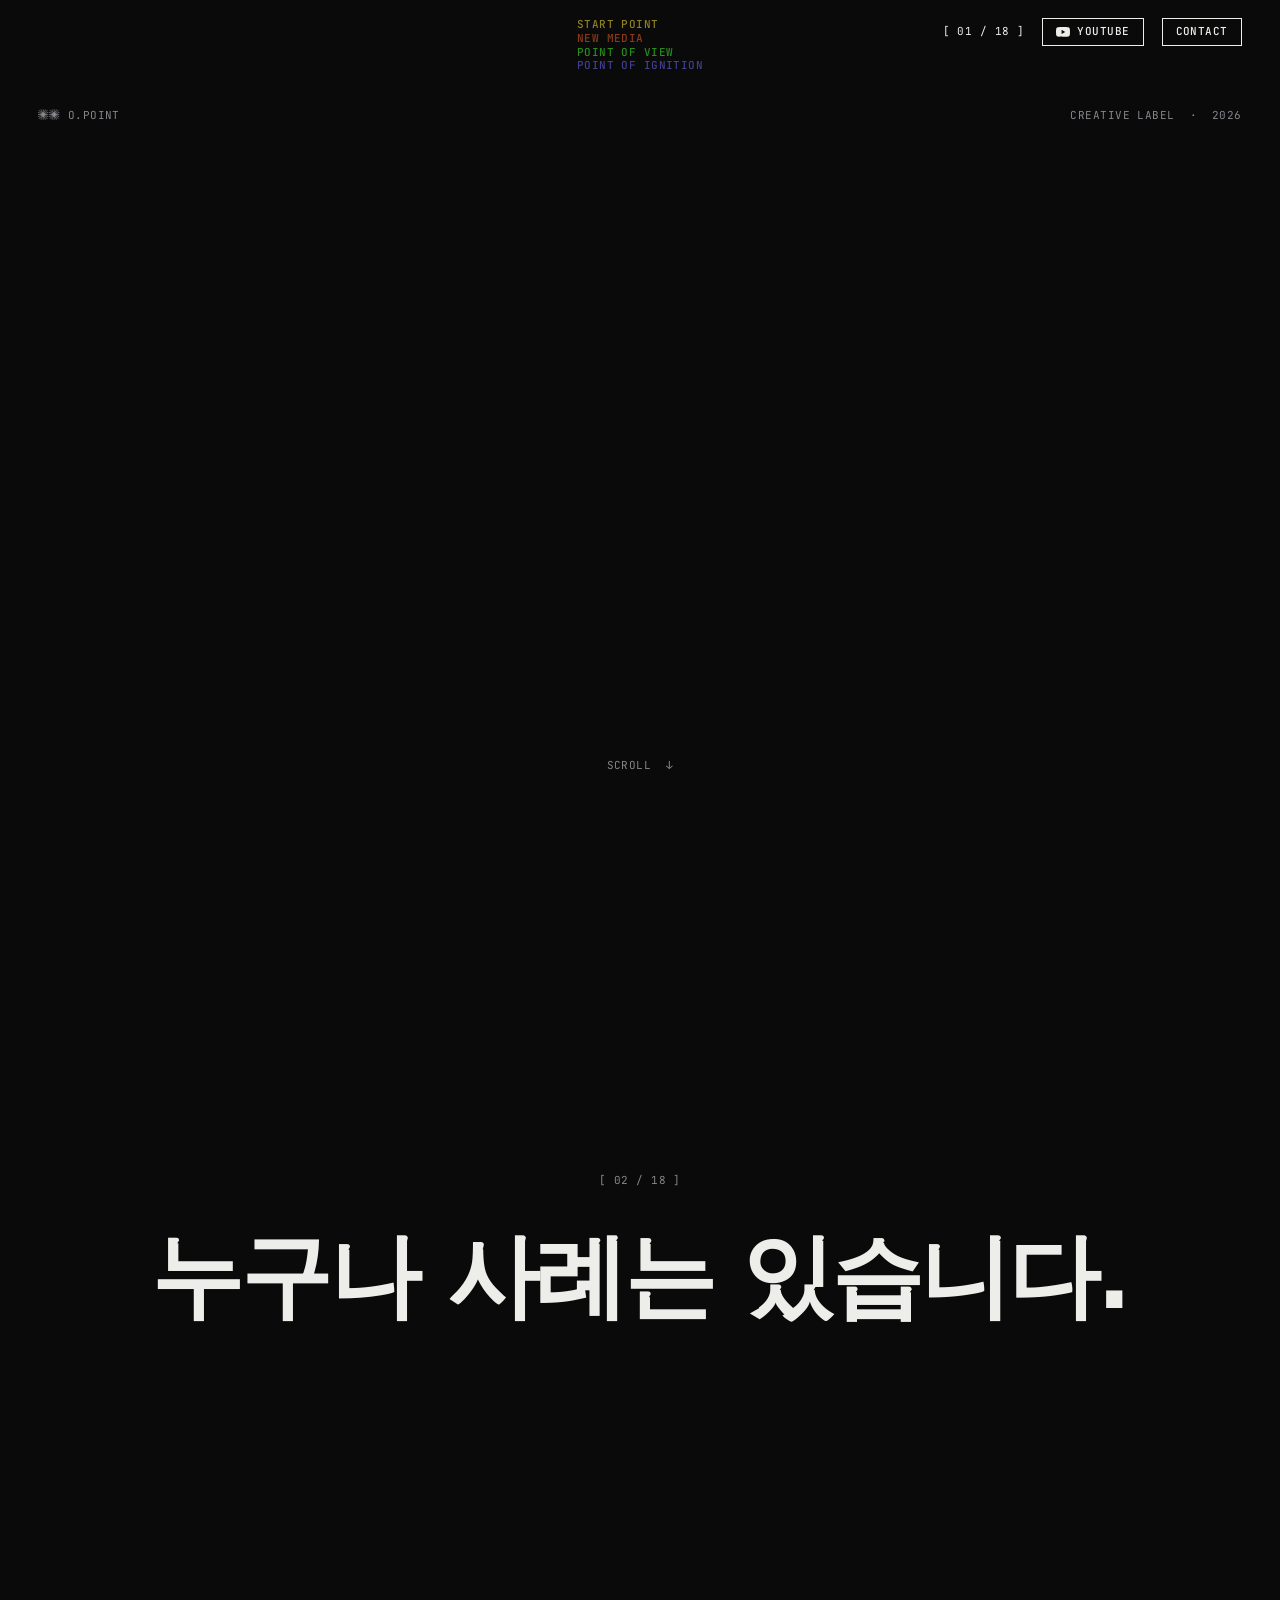
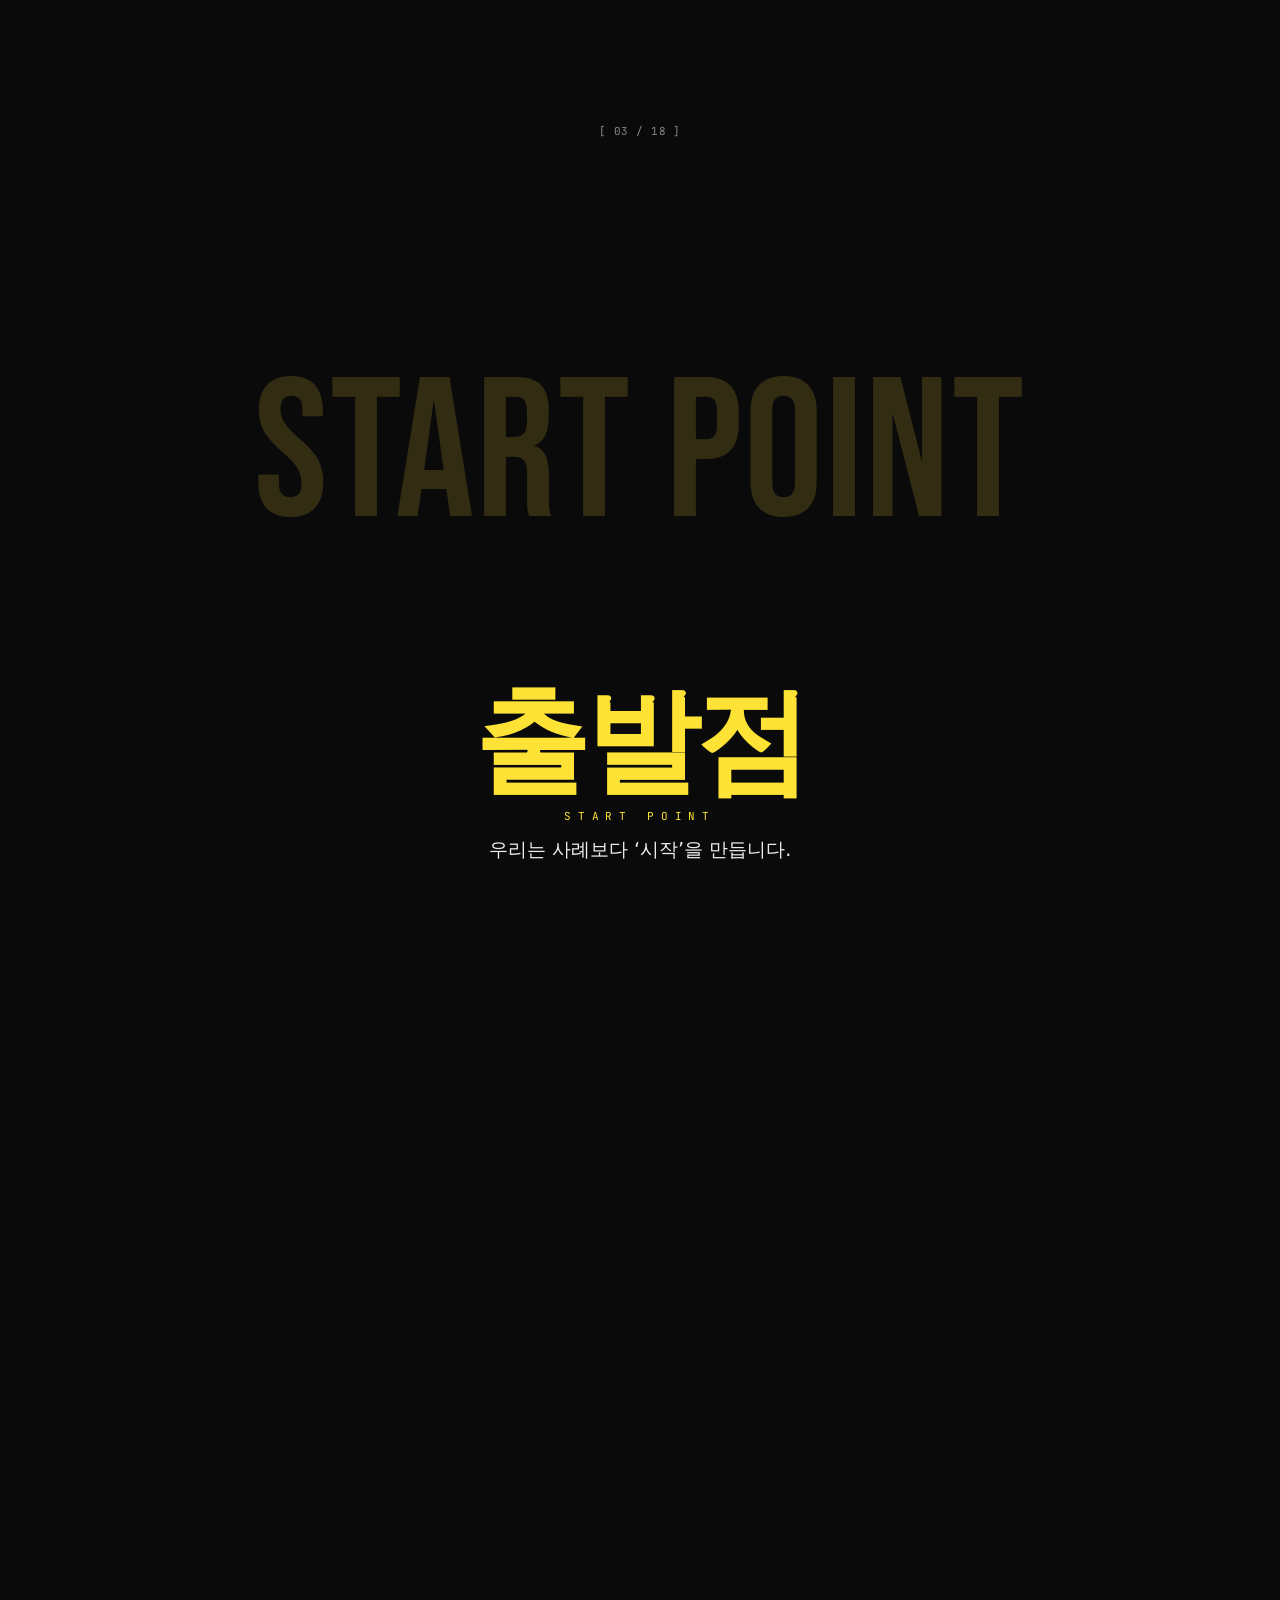
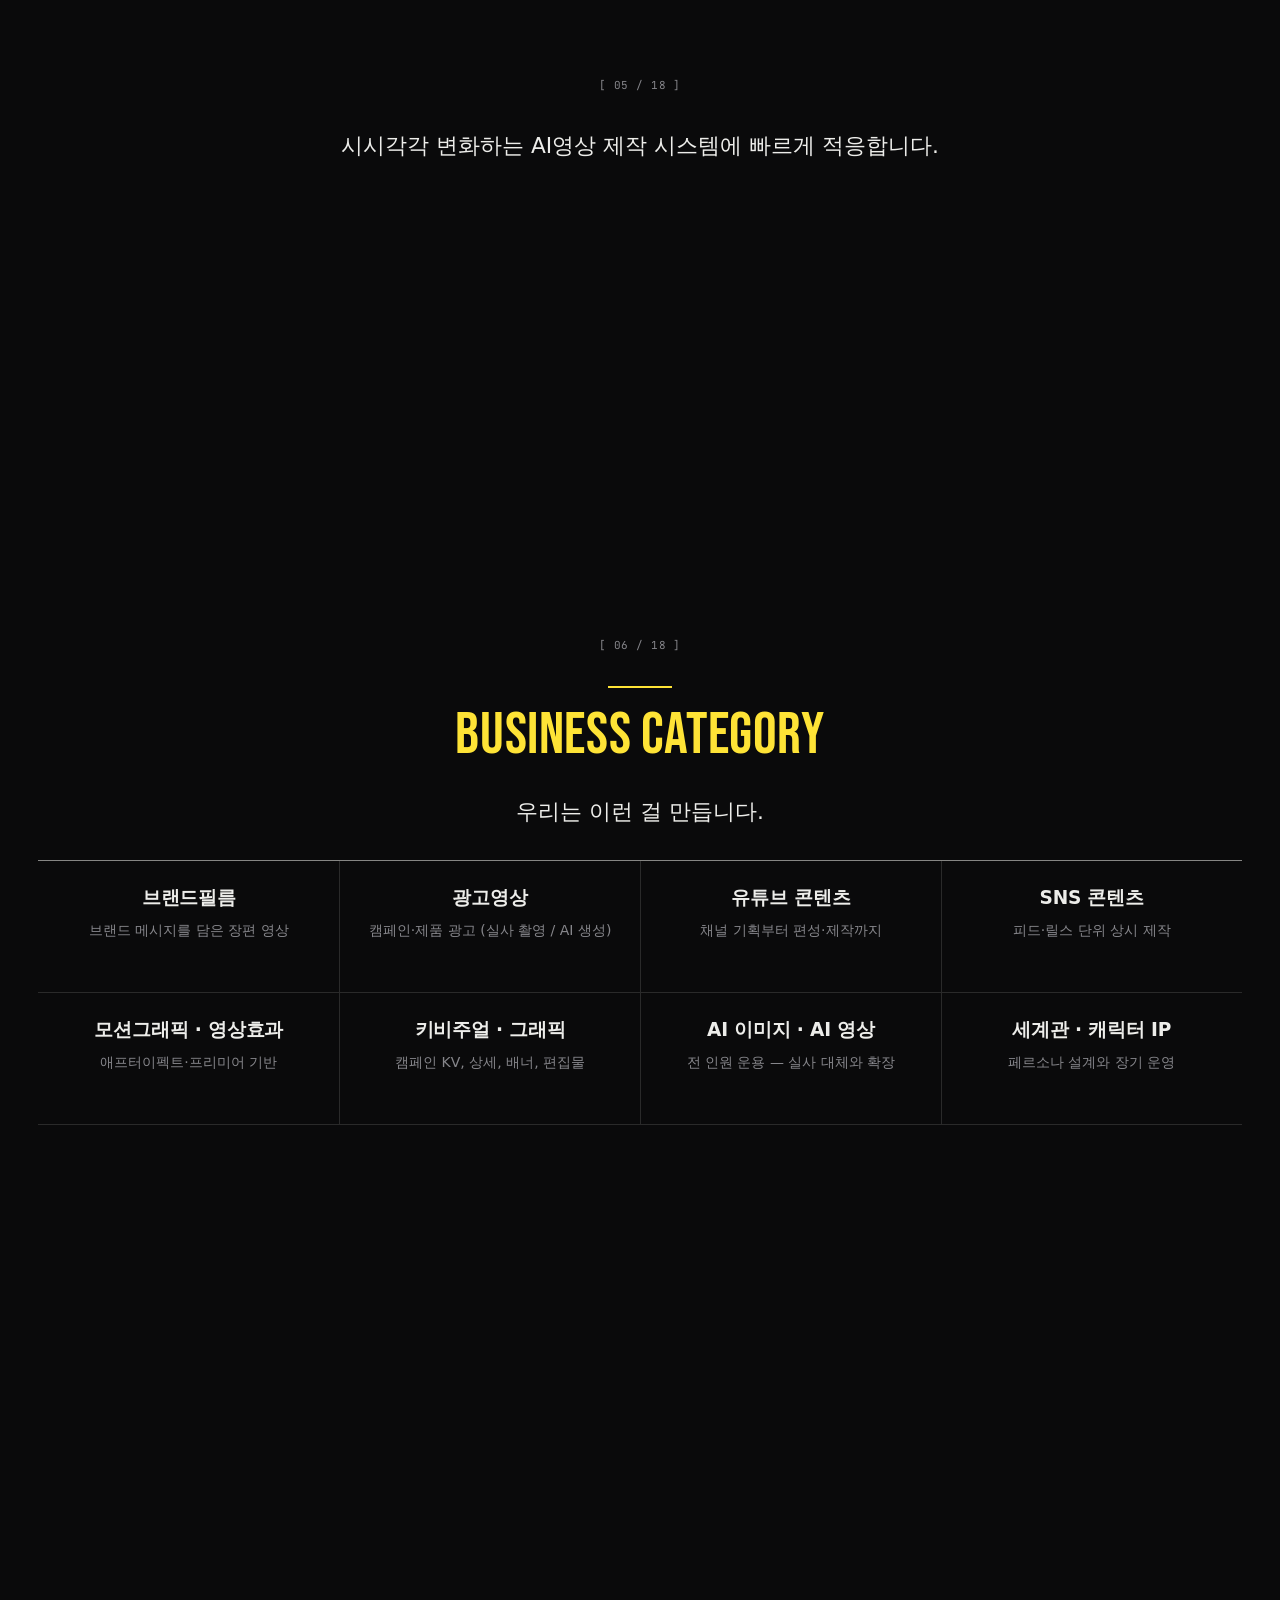
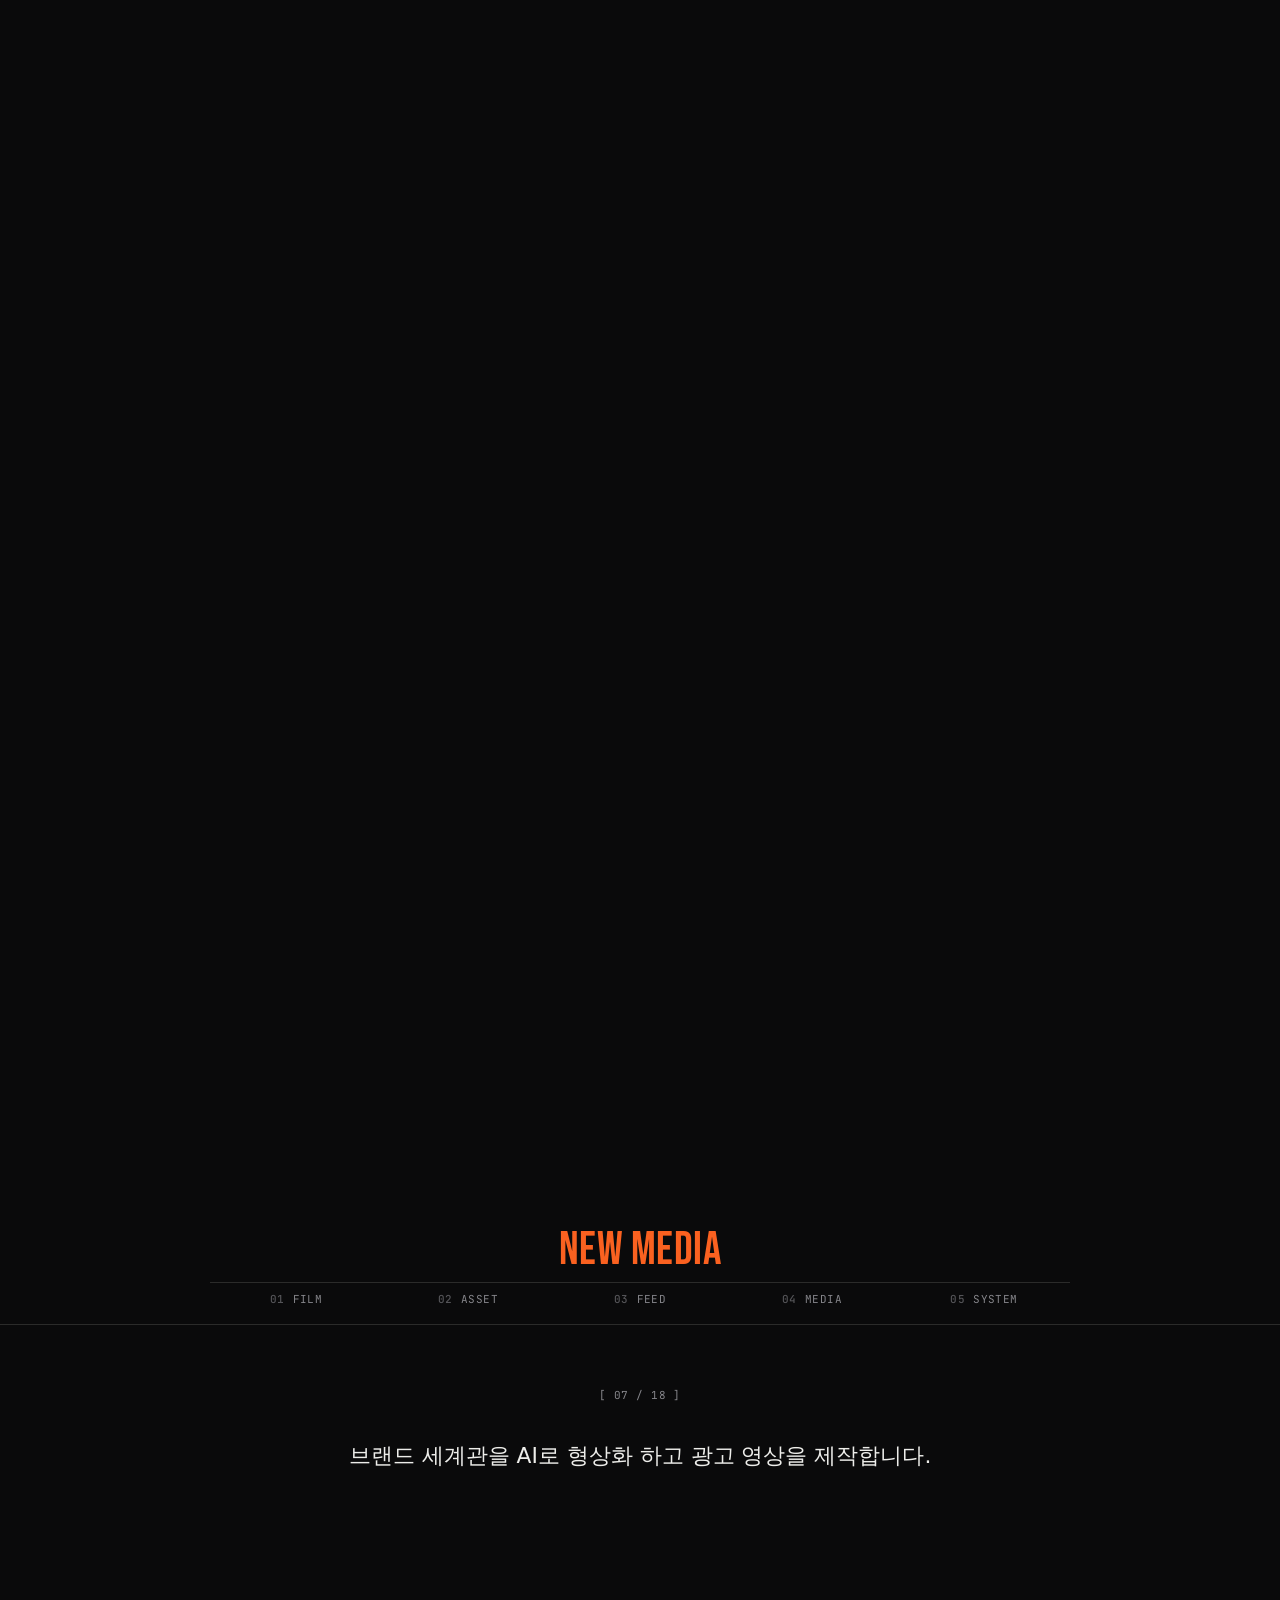
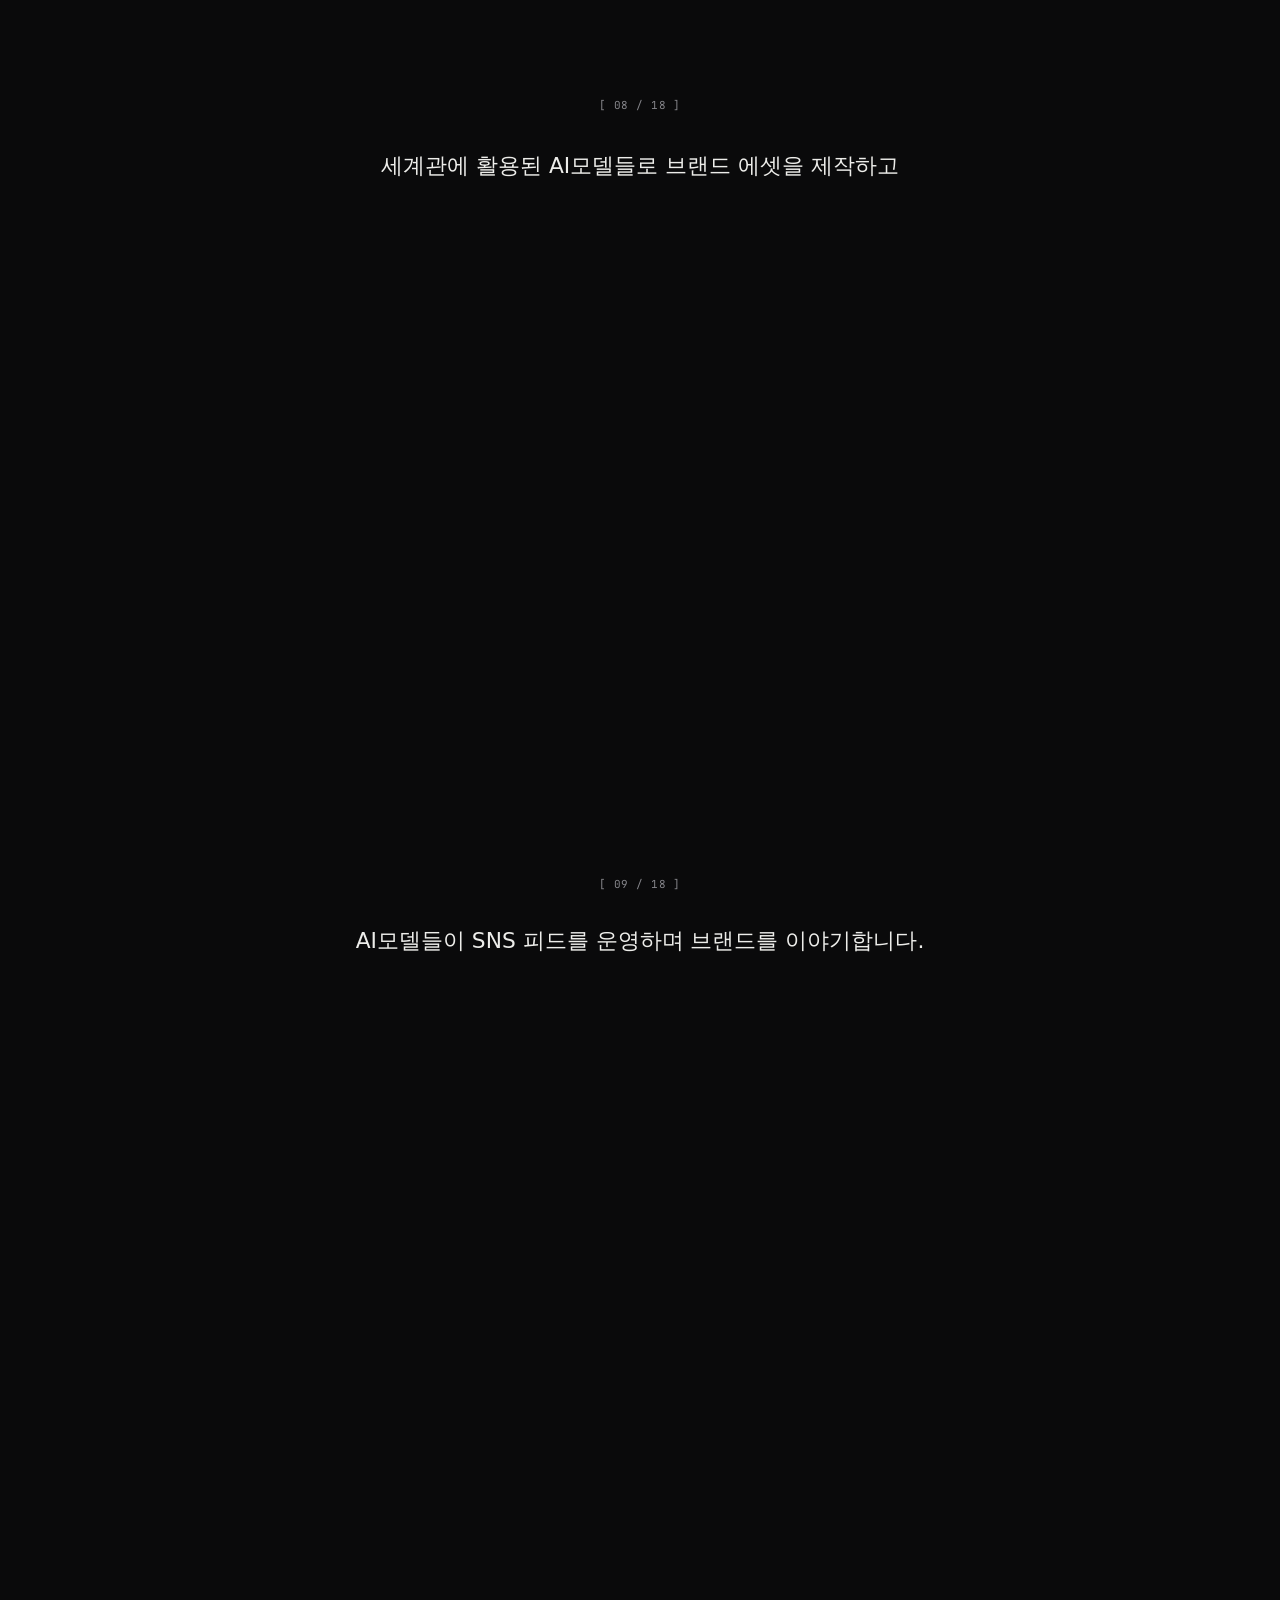
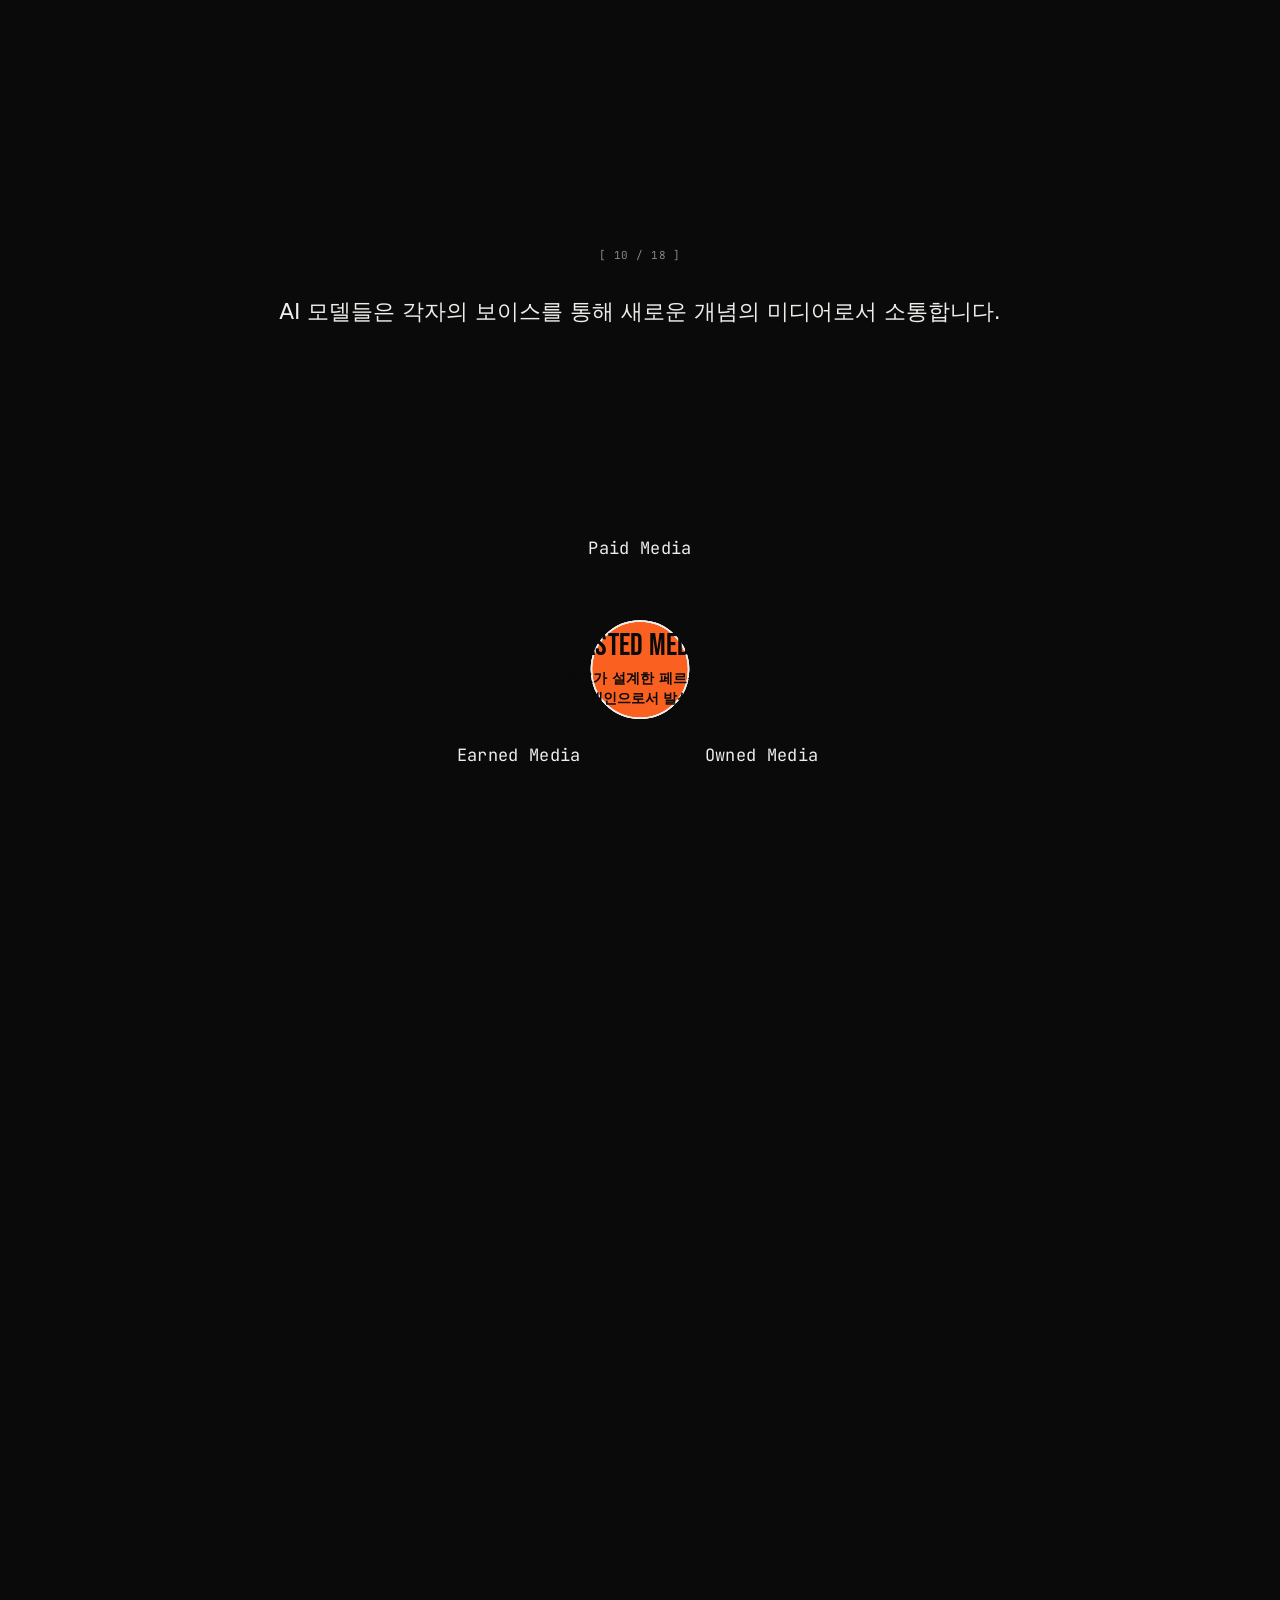
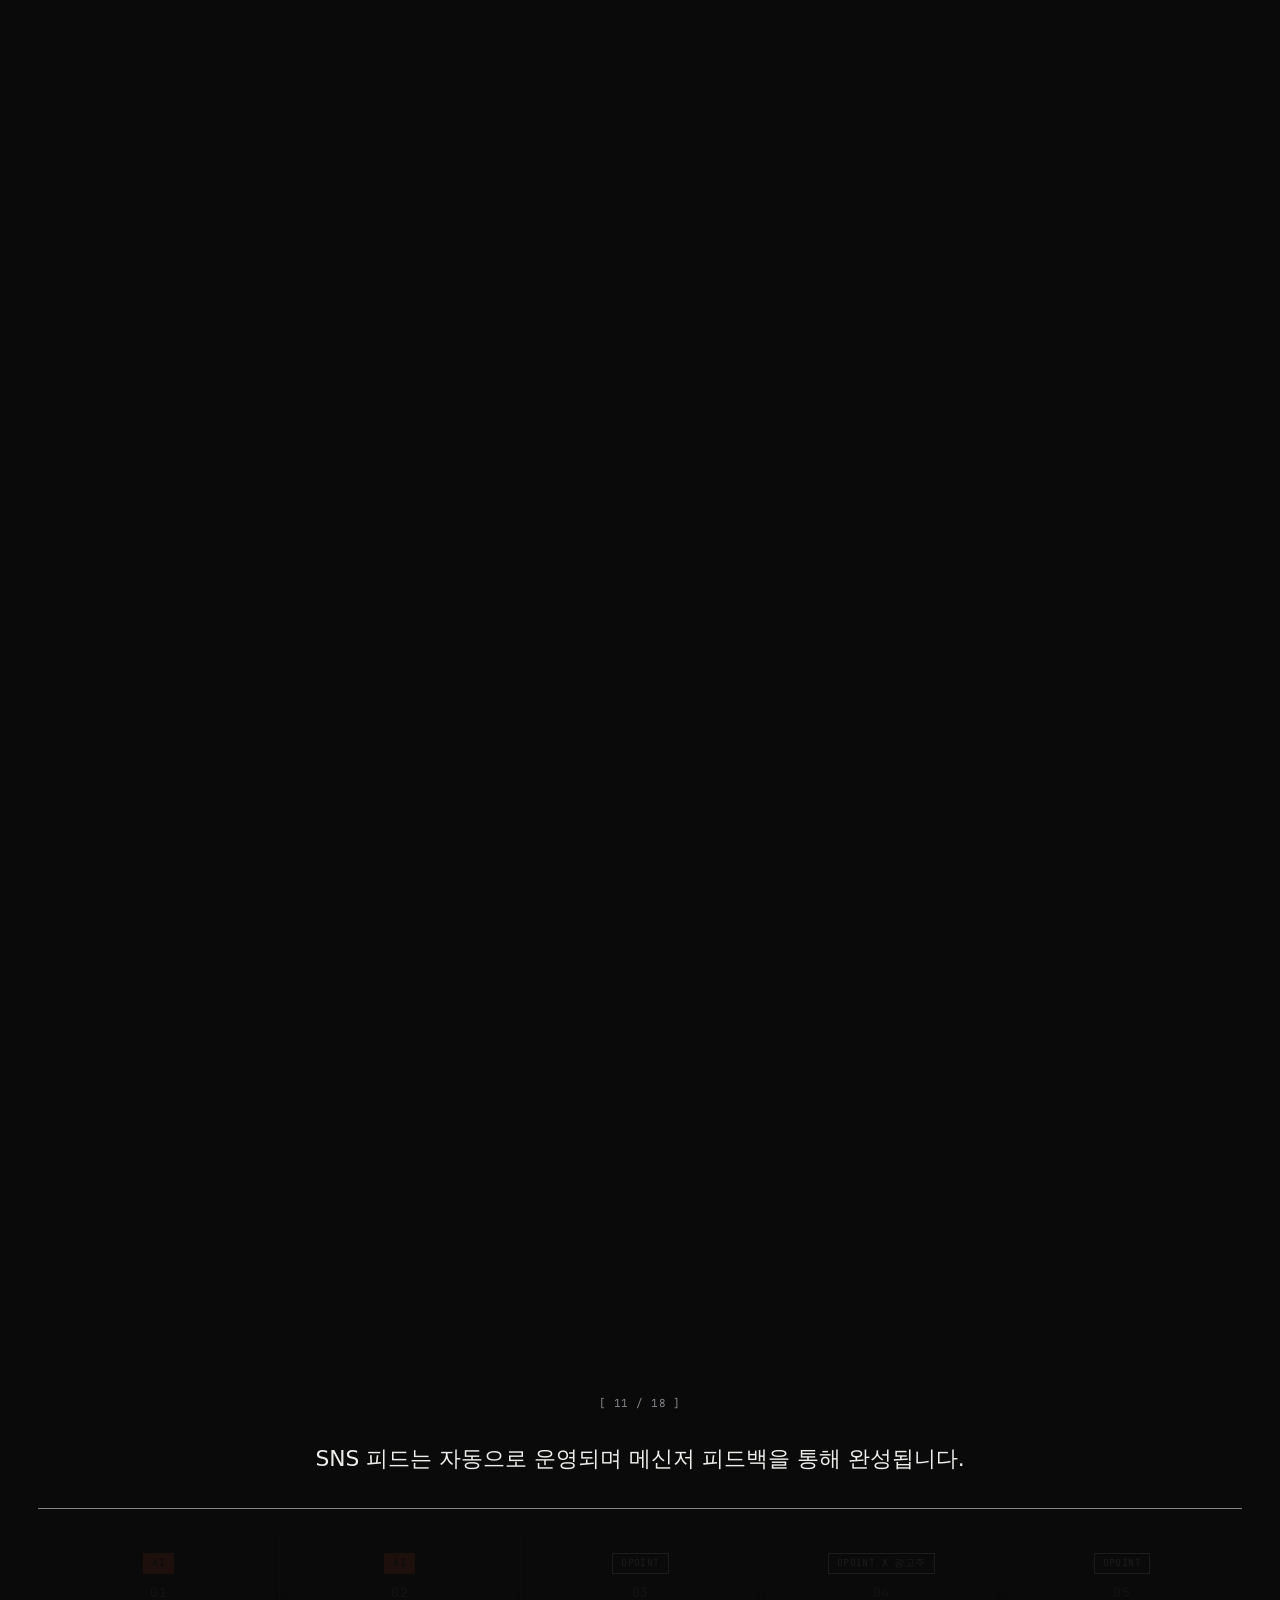
==== commit e30b9ad1: "Add privacy policy page, footer link, header YouTube button (v20261002a) Co-Authored-By: Claude Opus" ====
--- a/index.html
+++ b/index.html
@@ -26,7 +26,7 @@
 <link rel="preconnect" href="https://fonts.googleapis.com">
 <link rel="preconnect" href="https://fonts.gstatic.com" crossorigin>
 <link rel="stylesheet" href="https://fonts.googleapis.com/css2?family=Bebas+Neue&family=JetBrains+Mono:wght@400;500&display=swap">
-<link rel="stylesheet" href="css/style.css?v=20260929e">
+<link rel="stylesheet" href="css/style.css?v=20261002a">
 <script type="importmap">
 { "imports": {
   "three": "https://cdn.jsdelivr.net/npm/three@0.170.0/build/three.module.js",
@@ -51,6 +51,7 @@
   </nav>
   <div class="hdr-right">
     <span class="mono counter" id="counter" aria-live="polite">[ 01 / 18 ]</span>
+    <a class="pill mono hdr-yt" href="https://www.youtube.com/@Opoint.Official" target="_blank" rel="noopener" aria-label="오포인트 유튜브 채널 (새 창)"><svg class="yt-ico" viewBox="0 0 24 17" aria-hidden="true"><path d="M23.5 2.65A3 3 0 0 0 21.4.53C19.5 0 12 0 12 0S4.5 0 2.6.53A3 3 0 0 0 .5 2.65C0 4.55 0 8.5 0 8.5s0 3.95.5 5.85a3 3 0 0 0 2.1 2.12C4.5 17 12 17 12 17s7.5 0 9.4-.53a3 3 0 0 0 2.1-2.12c.5-1.9.5-5.85.5-5.85s0-3.95-.5-5.85zM9.6 12.1V4.9l6.25 3.6-6.25 3.6z"/></svg><span>YOUTUBE</span></a>
     <a class="pill mono" href="mailto:master@opoint.ai" id="contactPill" data-scramble>CONTACT</a>
   </div>
 </header>
@@ -330,7 +331,7 @@
       </div>
     </div>
     <div class="foot-row mono dim">
-      <p>© 2026 O.POINT&nbsp;&nbsp;·&nbsp;&nbsp;CREATIVE LABEL</p>
+      <p>© 2026 O.POINT&nbsp;&nbsp;·&nbsp;&nbsp;CREATIVE LABEL&nbsp;&nbsp;·&nbsp;&nbsp;<a class="foot-privacy" href="privacy/">개인정보처리방침</a></p>
       <a href="#s01" data-nav>BACK TO START&nbsp;&nbsp;↑</a>
     </div>
   </footer>
@@ -352,10 +353,10 @@
   </div>
 </dialog>
 
-<script src="js/portfolio-data.js?v=20260929e"></script>
-<script src="js/overrides.js?v=20260929e"></script>
-<script src="js/content.js?v=20260929e"></script>
+<script src="js/portfolio-data.js?v=20261002a"></script>
+<script src="js/overrides.js?v=20261002a"></script>
+<script src="js/content.js?v=20261002a"></script>
 <script src="https://cdn.jsdelivr.net/npm/lenis@1.1.13/dist/lenis.min.js"></script>
-<script type="module" src="js/main.js?v=20260929e"></script>
+<script type="module" src="js/main.js?v=20261002a"></script>
 </body>
 </html>
--- a/css/style.css
+++ b/css/style.css
@@ -955,3 +955,13 @@
 #s07 .single-frame { width: 100%; background: #000; }
 #s07 .single-frame .g-media { width: 100%; height: 100%; object-fit: cover; display: block; }
 #s07 .slot.wide { width: min(100%, 1280px, calc((100vh - 330px) * 16 / 9)); margin-inline: auto; }
+
+/* 1002: 헤더 유튜브 버튼 · 푸터 개인정보처리방침 링크 */
+.hdr-yt { display: inline-flex; align-items: center; gap: 7px; }
+.hdr-yt .yt-ico { width: 14px; height: auto; fill: currentColor; display: block; }
+.foot-row .foot-privacy { font-family: var(--f-ko); text-transform: none; letter-spacing: 0; font-weight: 600; color: var(--ink); border-bottom: 1px solid var(--rule); }
+.foot-row .foot-privacy:hover { border-bottom-color: var(--ink); }
+@media (max-width: 640px) {
+  .hdr-yt span { display: none; }
+  .hdr-yt { padding: 5px 9px; }
+}
